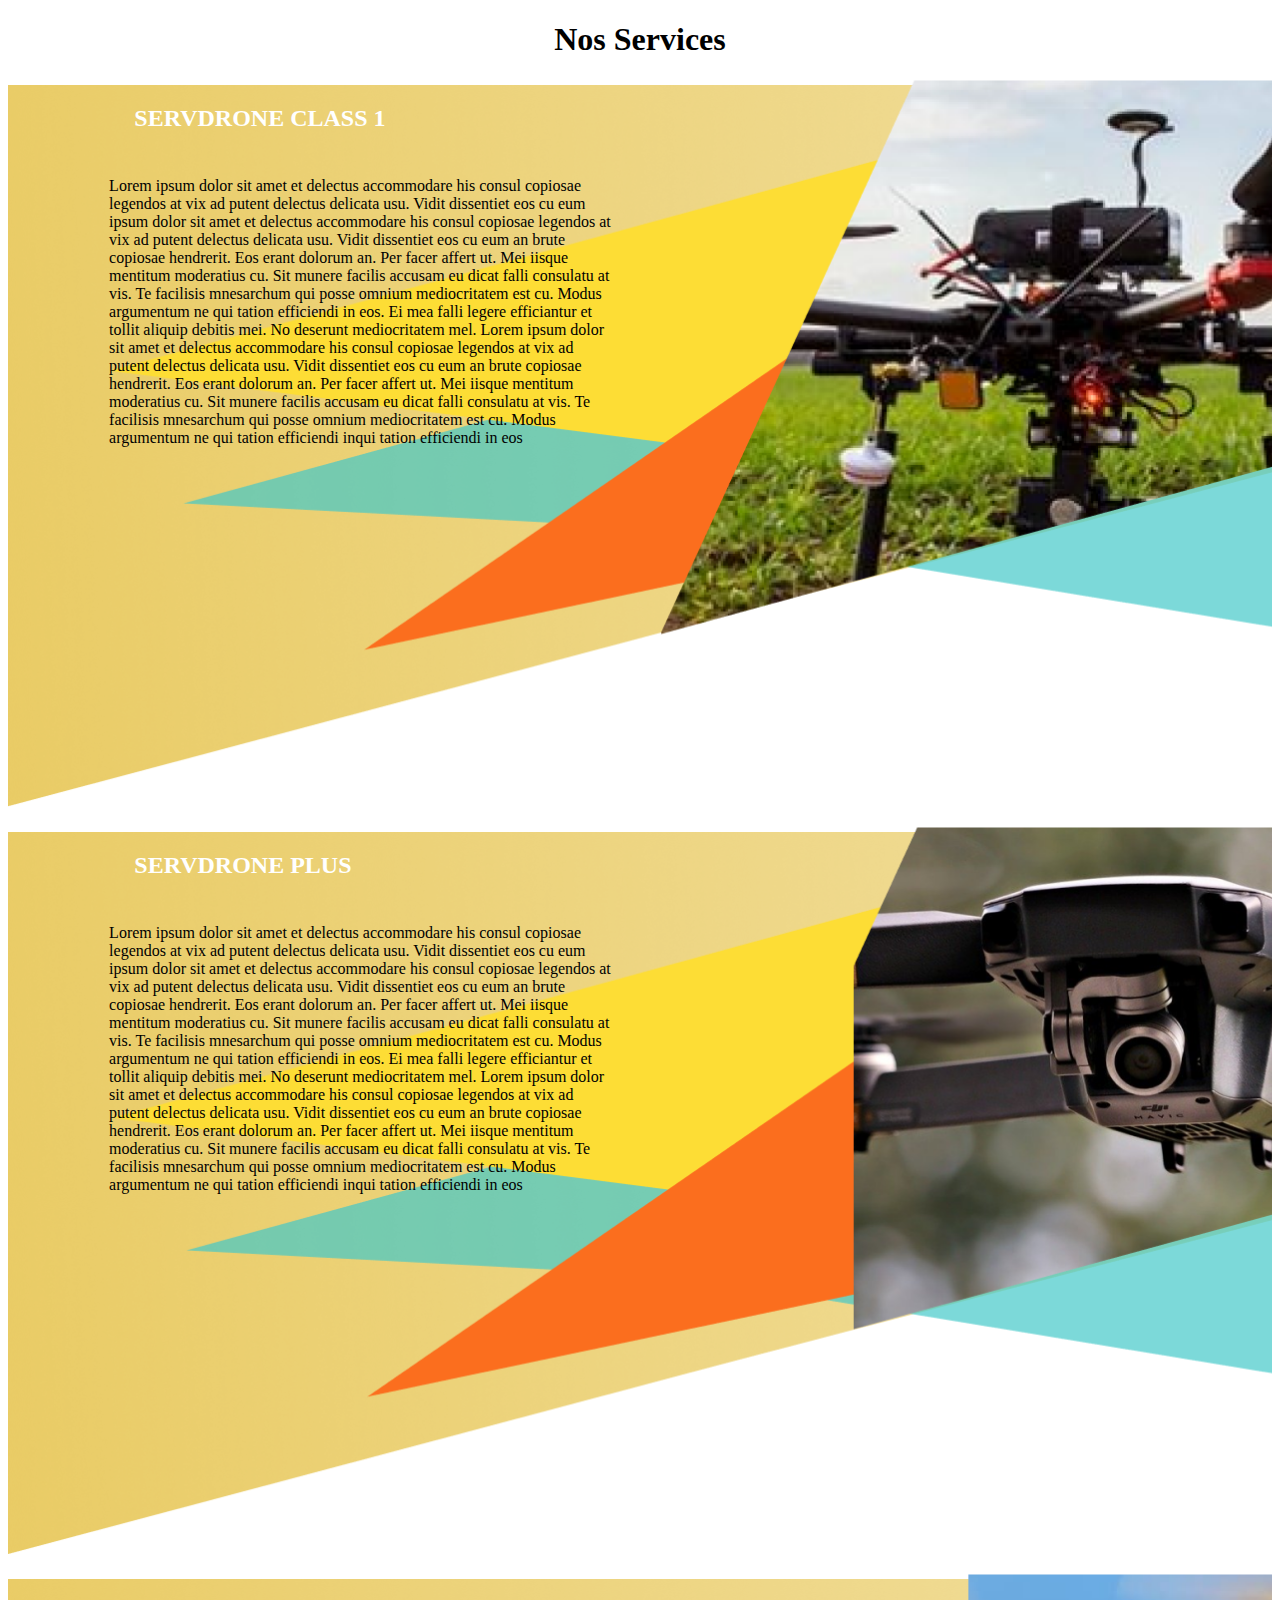
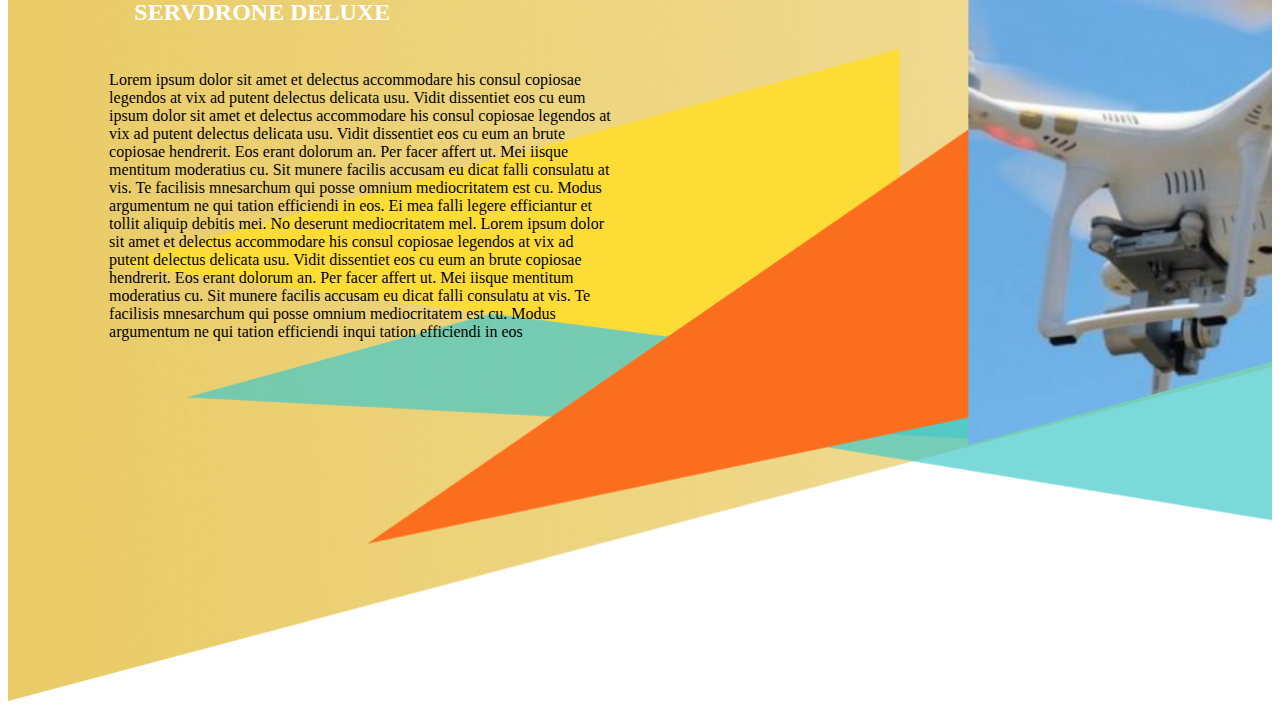
==== catalogue.html @ 1ba24b62 "initial commit" ====
<!DOCTYPE html>
<html lang="fr">
<head>
    <meta charset="UTF-8">
    <meta name="viewport" content="width=device-width, initial-scale=1.0">
    <link rel="stylesheet" href="style.css">
    <link rel="stylesheet" href="catalogue.css">
    <title>Notre Catalogue</title>
</head>
<body>
    <h1>Nos Services</h1>
    <div class="line1">
    <div class="linetext">
        <h2>SERVDRONE CLASS 1</h2>
        <p>Lorem ipsum dolor sit amet et delectus accommodare his consul
        copiosae legendos at vix ad putent delectus delicata usu.
        Vidit dissentiet eos cu eum ipsum dolor sit amet et
        delectus accommodare his consul copiosae legendos at vix
        ad putent delectus delicata usu. Vidit dissentiet eos cu
        eum an brute copiosae hendrerit. Eos erant dolorum an.
        Per facer affert ut. Mei iisque mentitum moderatius cu.
        Sit munere facilis accusam eu dicat falli consulatu at
        vis. Te facilisis mnesarchum qui posse omnium mediocritatem
        est cu. Modus argumentum ne qui tation efficiendi in eos.
        Ei mea falli legere efficiantur et tollit aliquip debitis
        mei. No deserunt mediocritatem mel. Lorem ipsum dolor sit amet et
         delectus accommodare his consul copiosae legendos at vix ad putent delectus delicata usu. Vidit
            dissentiet eos cu eum an brute copiosae hendrerit. Eos erant dolorum an. Per facer affert ut. Mei iisque mentitum moderatius cu. Sit munere facilis accusam eu dicat falli consulatu at vis. Te facilisis mnesarchum qui posse omnium mediocritatem est cu. Modus argumentum ne qui tation efficiendi inqui tation efficiendi in eos</p>
    </div> </div>
    <div class="line2">
    <div class="linetext">
        <h2>SERVDRONE PLUS</h2>
        <p>Lorem ipsum dolor sit amet et delectus accommodare his consul copiosae legendos at vix ad putent delectus delicata usu. Vidit dissentiet eos cu eum
            ipsum dolor sit amet et delectus accommodare his consul copiosae legendos at vix ad putent delectus delicata usu. Vidit dissentiet eos cu eum an brute copiosae hendrerit. Eos erant dolorum an. Per facer affert ut. Mei iisque mentitum moderatius cu. Sit munere facilis accusam eu dicat falli consulatu at vis. Te facilisis mnesarchum qui posse omnium mediocritatem est cu. Modus argumentum ne qui tation efficiendi in eos. Ei mea falli legere efficiantur et tollit aliquip debitis mei. No deserunt mediocritatem mel. Lorem ipsum dolor sit amet et delectus accommodare his consul copiosae legendos at vix ad putent delectus delicata usu. Vidit
            dissentiet eos cu eum an brute copiosae hendrerit. Eos erant dolorum an. Per facer affert ut. Mei iisque mentitum moderatius cu. Sit munere facilis accusam eu dicat falli consulatu at vis. Te facilisis mnesarchum qui posse omnium mediocritatem est cu. Modus argumentum ne qui tation efficiendi inqui tation efficiendi in eos</p>
    </div> </div>
    <div class="line3">
    <div class="linetext">
        <h2>SERVDRONE DELUXE</h2>
        <p>Lorem ipsum dolor sit amet et delectus accommodare his consul copiosae legendos at vix ad putent delectus delicata usu. Vidit dissentiet eos cu eum
            ipsum dolor sit amet et delectus accommodare his consul copiosae legendos at vix ad putent delectus delicata usu. Vidit dissentiet eos cu eum an brute copiosae hendrerit. Eos erant dolorum an. Per facer affert ut. Mei iisque mentitum moderatius cu. Sit munere facilis accusam eu dicat falli consulatu at vis. Te facilisis mnesarchum qui posse omnium mediocritatem est cu. Modus argumentum ne qui tation efficiendi in eos. Ei mea falli legere efficiantur et tollit aliquip debitis mei. No deserunt mediocritatem mel. Lorem ipsum dolor sit amet et delectus accommodare his consul copiosae legendos at vix ad putent delectus delicata usu. Vidit
            dissentiet eos cu eum an brute copiosae hendrerit. Eos erant dolorum an. Per facer affert ut. Mei iisque mentitum moderatius cu. Sit munere facilis accusam eu dicat falli consulatu at vis. Te facilisis mnesarchum qui posse omnium mediocritatem est cu. Modus argumentum ne qui tation efficiendi inqui tation efficiendi in eos</p>
    </div> </div> 

</body>
</html>
---- catalogue.css ----
h1{
    text-align: center;
}
h2{
    color: white;
    padding: 5%;
}
.linetext{
    width: 504px;
    font-size: 1em;
    margin-left: 8%;
}
.line1{
    background-image: url('images/catalogue-servdroneclass_gt.png');
    background-size: cover;
    height: 727px;
}
.line2{
    background-image: url('images/catalogue-servdroneplus_gt.png');
    background-size: cover;
    height: 727px;
}
.line3{
    background-image: url('images/catalogue-servedronedeluxe_gt.png');
    background-size: cover;
    height: 727px;
}
@media screen and (max-width:1000px){
    .line1{
        background-image: url('images/catalogue-servdroneclass_mg.png');
    }
    .line2{
        background-image: url('images/catalogue-servdroneplus_mg.png');
    }
    .line3{
        background-image: url('images/catalogue-servedronedeluxe_mg.png');
    }
}
@media screen and (max-width:768px){
    .line1{
        background-image: url('images/catalogue-servdroneclass_p.png');
    }
    .line2{
        background-image: url('images/catalogue-servdroneplus_p.png');
    }
    .line3{
        background-image: url('images/catalogue-servedronedeluxe_p.png');
    }
}
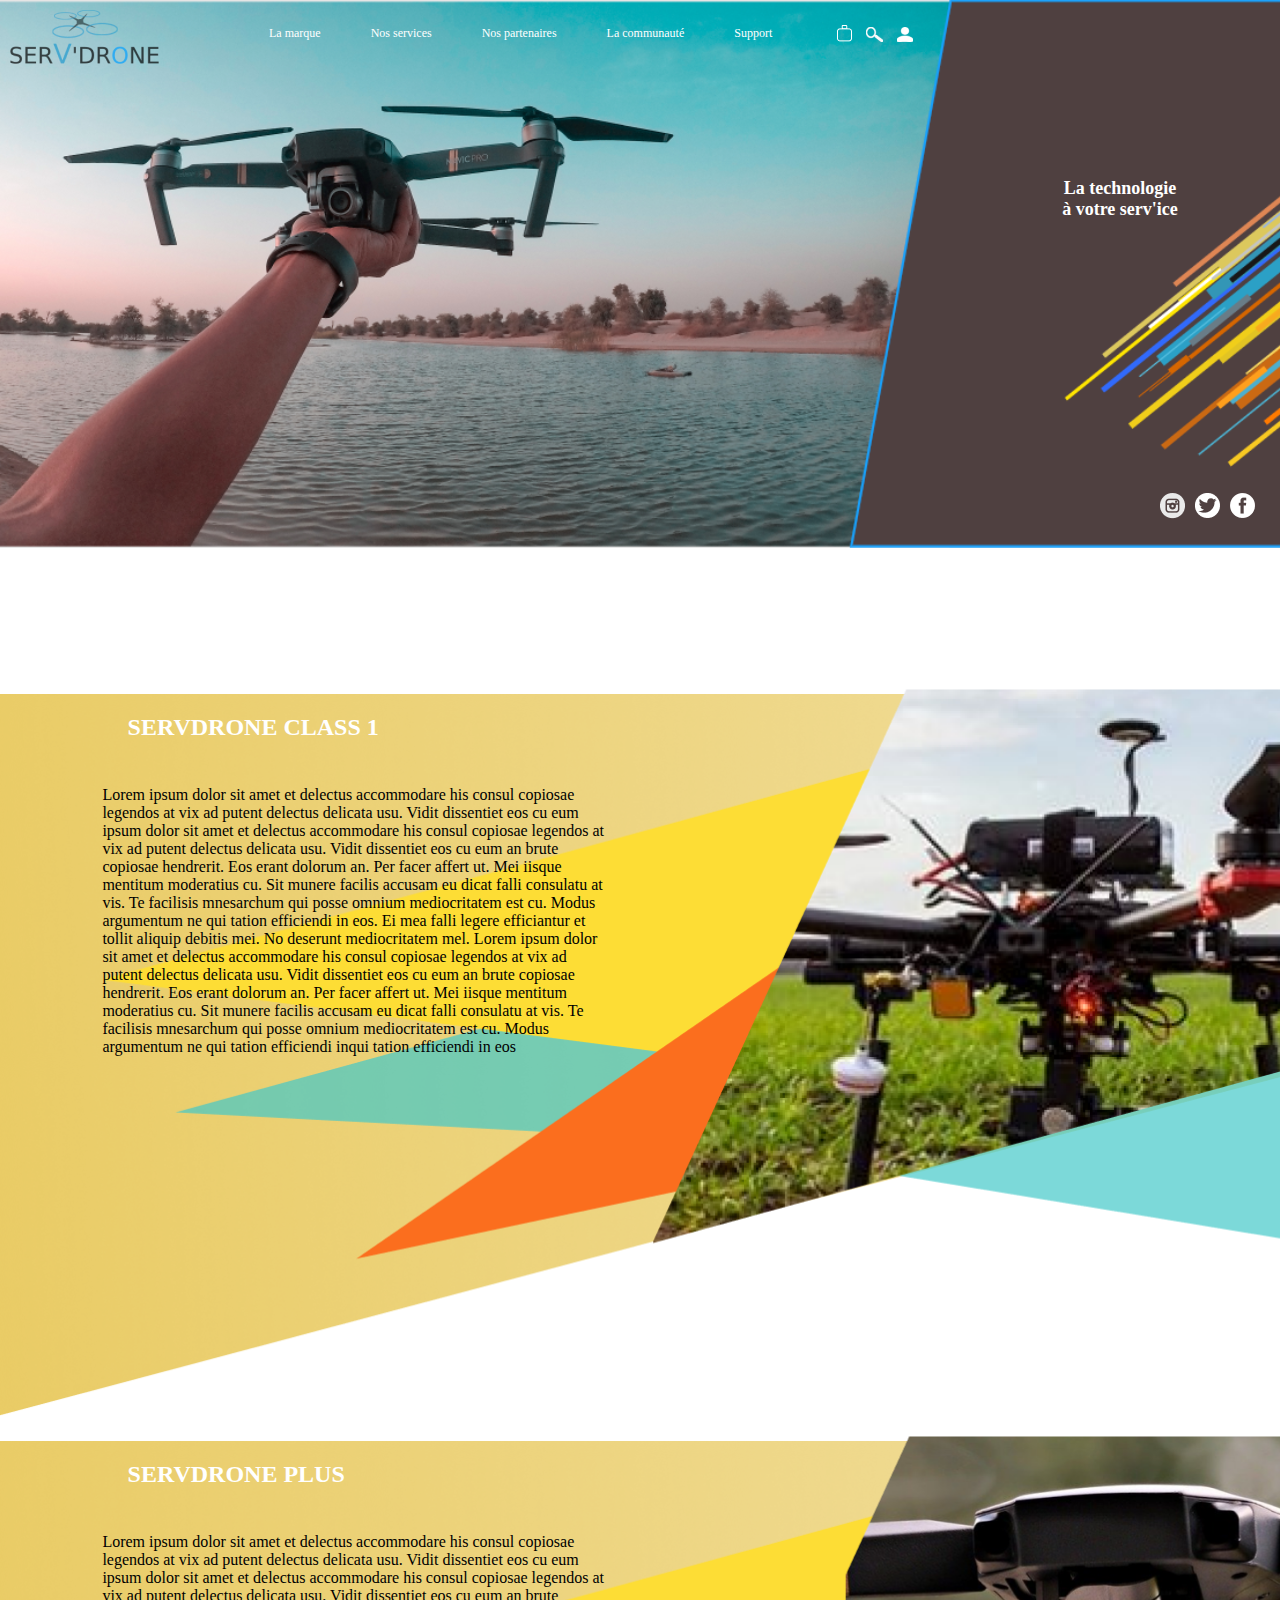
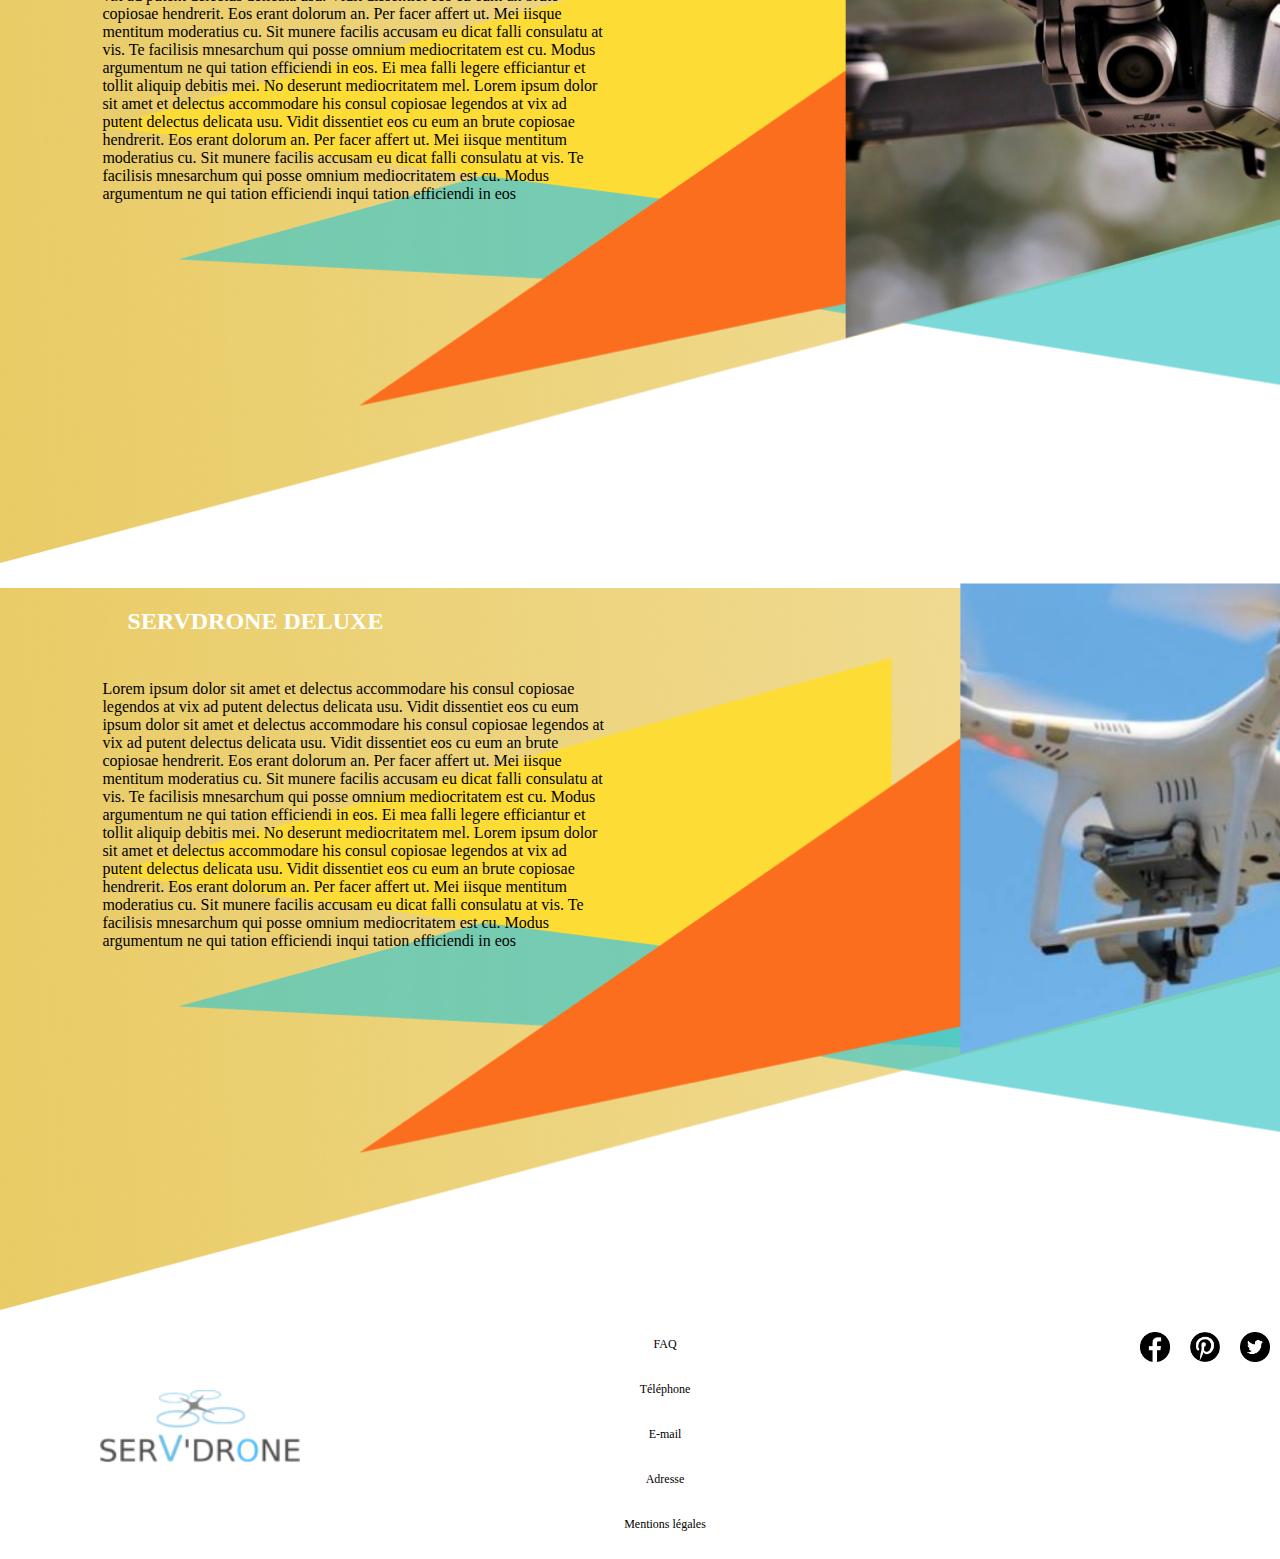
==== commit 38cdf7f0: "develop: add header/footer on all page and the links" ====
--- a/catalogue.html
+++ b/catalogue.html
@@ -8,6 +8,30 @@
     <title>Notre Catalogue</title>
 </head>
 <body>
+  <header>
+    <a href=""><img class="menu-burger" src="images/menu-burger 7.png" alt=""></a>
+    <nav>
+      <a href="homepage.html"><img src="images/logo-test 4.png" alt="logo-serV'Drone"></a>
+      <ul>
+        <li><a href="lamarque.html" title="">La marque</a></li>
+        <li><a href="product1.html" title="">Nos services</a></li>
+        <li><a href="partenaire.html" title="">Nos partenaires</a></li>
+        <li><a href="" title="">La communauté</a></li>
+        <li><a href="support.html" title="">Support</a></li>
+      </ul>
+      <div class="nav-parts-3">
+        <a href=""><img src="images/basket icon.png" alt=""></a>
+        <a href=""><img src="images/loupe 1.png" alt=""></a>
+        <a href=""><img src="images/logo-login 3.png" alt=""></a>
+      </div>
+    </nav>
+    <h1>La technologie<br> à votre serv'ice</h1>
+    <div class="networks">
+      <a href=""><img src="images/toppng 2.png" alt="logo"></a>
+      <a href=""><img src="images/PngItem_300643 3.png" alt="logo-twitter"></a>
+      <a href=""><img src="images/facebook-icon-png-white-12 2.png" alt="logo-facebook"></a>
+    </div>
+  </header>
     <h1>Nos Services</h1>
     <div class="line1">
     <div class="linetext">
@@ -41,6 +65,23 @@
             ipsum dolor sit amet et delectus accommodare his consul copiosae legendos at vix ad putent delectus delicata usu. Vidit dissentiet eos cu eum an brute copiosae hendrerit. Eos erant dolorum an. Per facer affert ut. Mei iisque mentitum moderatius cu. Sit munere facilis accusam eu dicat falli consulatu at vis. Te facilisis mnesarchum qui posse omnium mediocritatem est cu. Modus argumentum ne qui tation efficiendi in eos. Ei mea falli legere efficiantur et tollit aliquip debitis mei. No deserunt mediocritatem mel. Lorem ipsum dolor sit amet et delectus accommodare his consul copiosae legendos at vix ad putent delectus delicata usu. Vidit
             dissentiet eos cu eum an brute copiosae hendrerit. Eos erant dolorum an. Per facer affert ut. Mei iisque mentitum moderatius cu. Sit munere facilis accusam eu dicat falli consulatu at vis. Te facilisis mnesarchum qui posse omnium mediocritatem est cu. Modus argumentum ne qui tation efficiendi inqui tation efficiendi in eos</p>
     </div> </div> 
+    <footer>
+        <div class="logo">
+          <img class="logo-footer" src="images/logo-test 4.png" alt="logo-serV'Drone">
+        </div>
+        <ul class="list-link">
+          <li><a href="" title="">FAQ</a></li>
+          <li><a href="" title="">Téléphone</a></li>
+          <li><a href="" title="">E-mail</a></li>
+          <li><a href="" title="">Adresse</a></li>
+          <li><a href="" title="">Mentions légales</a></li>
+        </ul>
+        <ul class="list-link1">
+          <li><a href="" title=""><img src="images/facebook.png" alt=""></a></li>
+          <li><a href="" title=""><img src="images/pinterest.png" alt=""></a></li>
+          <li><a href="" title=""><img src="images/twitter.png" alt=""></a></li>
+        </ul>
+      </footer>
 
 </body>
 </html>--- a/catalogue.css
+++ b/catalogue.css
@@ -1,3 +1,154 @@
+/*global*/
+body {
+    margin: 0;
+    padding: 0;
+  }
+  a {
+    color: inherit;
+    text-decoration: none;
+  }
+  li {
+    list-style-type: none;
+  }
+  h1 {
+    color: #ffffff;
+    margin-left: 75%;
+    margin-top: 100px;
+    font-size: 18px;
+  }
+  /*Header*/
+  header {
+    background-image: url(images/header.PNG);
+    background-size: cover;
+    background-position: center;
+    display: flex;
+    flex-direction: column;
+  }
+  nav {
+    display: flex;
+    margin: 10px;
+  }
+  ul {
+    display: flex;
+    margin-left: 70px;
+  }
+  nav ul li {
+    margin-right: 50px;
+    color: #ffffff;
+    font-size: 12px;
+  }
+  nav ul li a:hover {
+    color: rgb(238, 124, 42);
+    font-weight: bold;
+  }
+  nav input {
+    width: 120px;
+    margin-right: 50px;
+    margin-left: 25px;
+  }
+  .nav-parts-3 {
+    margin: 10px;
+  }
+  .nav-parts-3 img {
+    margin: 5px;
+  }
+  .networks {
+    display: flex;
+    justify-content: flex-end;
+    margin-top: 20%;
+    margin-right: 20px;
+    margin-bottom: 20px;
+  }
+  .networks img {
+    padding: 5px;
+  }
+  .menu-burger {
+    display: none;
+  }
+  /*footer*/
+  footer {
+    display: flex;
+    justify-content: space-between;
+    font-size: 12px;
+  }
+  .logo-footer {
+    width: 200px;
+    margin-top: 80px;
+    padding-left: 100px;
+    justify-content: center;
+  }
+  .list-link li {
+    margin: 15px;
+  }
+  .list-link {
+    display: flex;
+    flex-direction: column;
+    justify-content: center;
+    text-align: center;
+    padding-right: 100px;
+  }
+  .list-link1 {
+    display: flex;
+    margin-bottom: 100px;
+    justify-content: center;
+  }
+  .list-link1 img {
+    margin: 10px;
+    width: 30px;
+  }
+  @media screen and (max-width: 1030px){
+    h1 {
+      font-size: 13px;
+    }
+    nav ul,
+    nav div {
+      display: none;
+      position: absolute;
+    }
+    .menu-burger {
+      display: block;
+      width: 30px;
+      position: absolute;
+      top: 20px;
+      left: 90%;
+    }
+    header {
+      background-image: url(images/main\ banner.png);
+      background-size: cover;
+      background-position: center;
+    }
+    footer {
+      display: flex;
+      flex-direction: column;
+      justify-content: center;
+      font-size: 12px;
+    }
+    footer .logo {
+      display: flex;
+      justify-content: center;
+      margin-right: 90px;
+    }
+    .list-link1 {
+      margin-right: 100px;
+    }
+  }
+  @font-face {
+    font-family: "Montserrat";
+    font-style: normal;
+    font-weight: 400;
+    src: local("Montserrat Regular"), local("Montserrat-Regular"),
+      url("font/montserrat-v15-latin-regular.woff2") format("woff2"),
+      url("font/montserrat-v15-latin-regular.woff") format("woff");
+  }
+  
+  @font-face {
+    font-family: "Montserrat";
+    font-style: normal;
+    font-weight: 900;
+    src: local("Montserrat Black"), local("Montserrat-Black"),
+      url("font/montserrat-v15-latin-900.woff2") format("woff2"),
+      url("font/montserrat-v15-latin-900.woff") format("woff");
+  }
 h1{
     text-align: center;
 }
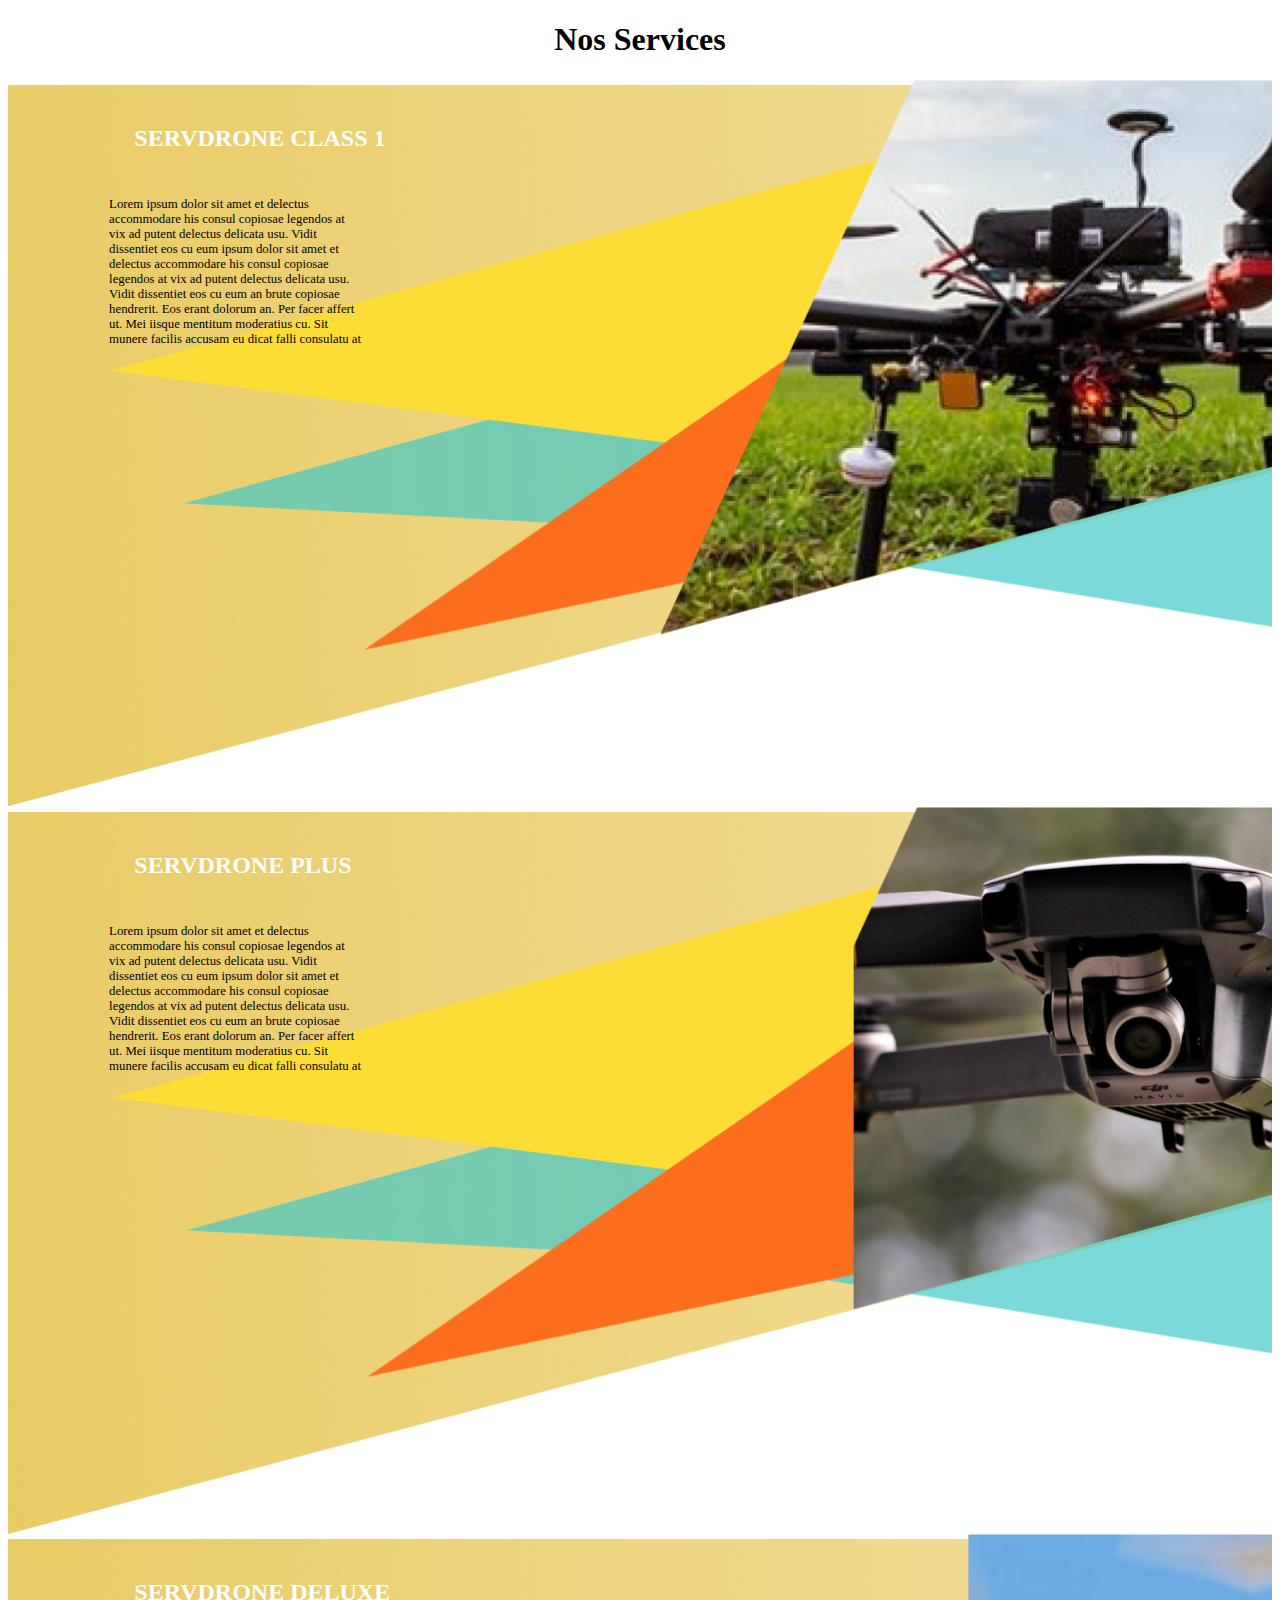
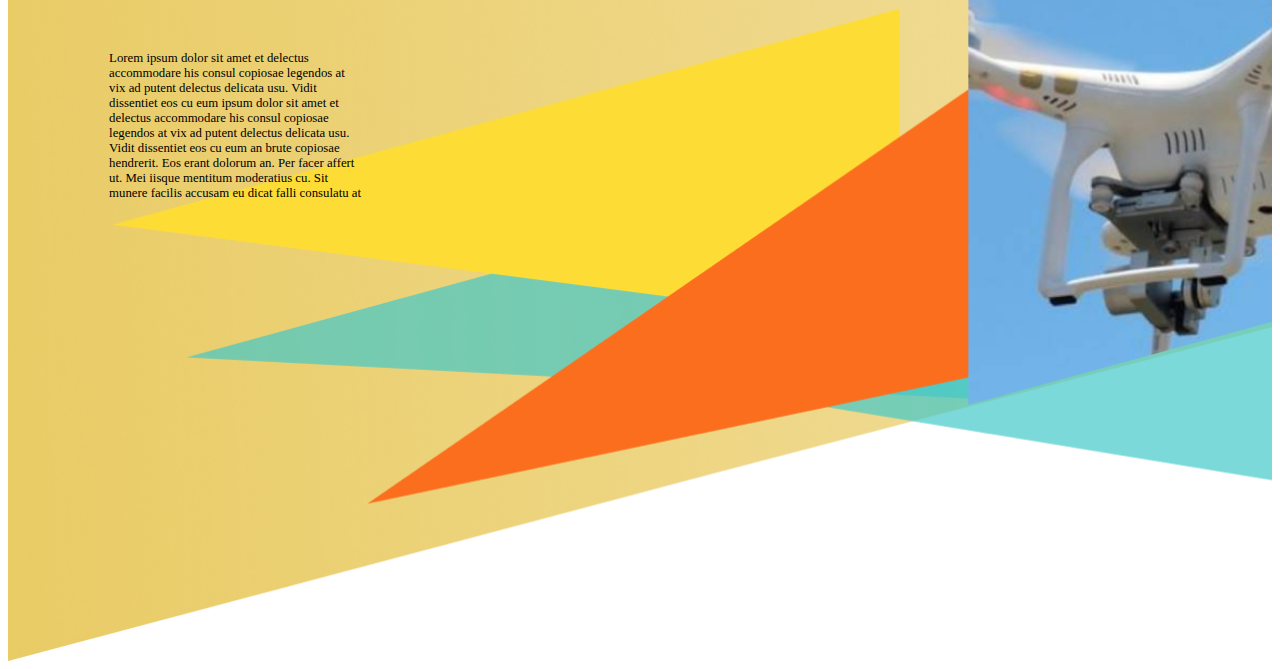
==== commit f15556a3: "end of mobile version" ====
--- a/catalogue.html
+++ b/catalogue.html
@@ -8,80 +8,24 @@
     <title>Notre Catalogue</title>
 </head>
 <body>
-  <header>
-    <a href=""><img class="menu-burger" src="images/menu-burger 7.png" alt=""></a>
-    <nav>
-      <a href="homepage.html"><img src="images/logo-test 4.png" alt="logo-serV'Drone"></a>
-      <ul>
-        <li><a href="lamarque.html" title="">La marque</a></li>
-        <li><a href="product1.html" title="">Nos services</a></li>
-        <li><a href="partenaire.html" title="">Nos partenaires</a></li>
-        <li><a href="" title="">La communauté</a></li>
-        <li><a href="support.html" title="">Support</a></li>
-      </ul>
-      <div class="nav-parts-3">
-        <a href=""><img src="images/basket icon.png" alt=""></a>
-        <a href=""><img src="images/loupe 1.png" alt=""></a>
-        <a href=""><img src="images/logo-login 3.png" alt=""></a>
-      </div>
-    </nav>
-    <h1>La technologie<br> à votre serv'ice</h1>
-    <div class="networks">
-      <a href=""><img src="images/toppng 2.png" alt="logo"></a>
-      <a href=""><img src="images/PngItem_300643 3.png" alt="logo-twitter"></a>
-      <a href=""><img src="images/facebook-icon-png-white-12 2.png" alt="logo-facebook"></a>
-    </div>
-  </header>
     <h1>Nos Services</h1>
     <div class="line1">
     <div class="linetext">
         <h2>SERVDRONE CLASS 1</h2>
-        <p>Lorem ipsum dolor sit amet et delectus accommodare his consul
-        copiosae legendos at vix ad putent delectus delicata usu.
-        Vidit dissentiet eos cu eum ipsum dolor sit amet et
-        delectus accommodare his consul copiosae legendos at vix
-        ad putent delectus delicata usu. Vidit dissentiet eos cu
-        eum an brute copiosae hendrerit. Eos erant dolorum an.
-        Per facer affert ut. Mei iisque mentitum moderatius cu.
-        Sit munere facilis accusam eu dicat falli consulatu at
-        vis. Te facilisis mnesarchum qui posse omnium mediocritatem
-        est cu. Modus argumentum ne qui tation efficiendi in eos.
-        Ei mea falli legere efficiantur et tollit aliquip debitis
-        mei. No deserunt mediocritatem mel. Lorem ipsum dolor sit amet et
-         delectus accommodare his consul copiosae legendos at vix ad putent delectus delicata usu. Vidit
-            dissentiet eos cu eum an brute copiosae hendrerit. Eos erant dolorum an. Per facer affert ut. Mei iisque mentitum moderatius cu. Sit munere facilis accusam eu dicat falli consulatu at vis. Te facilisis mnesarchum qui posse omnium mediocritatem est cu. Modus argumentum ne qui tation efficiendi inqui tation efficiendi in eos</p>
+        <p class="class1description">Lorem ipsum dolor sit amet et delectus accommodare his consul copiosae legendos at vix ad putent delectus delicata usu. Vidit dissentiet eos cu eum
+            ipsum dolor sit amet et delectus accommodare his consul copiosae legendos at vix ad putent delectus delicata usu. Vidit dissentiet eos cu eum an brute copiosae hendrerit. Eos erant dolorum an. Per facer affert ut. Mei iisque mentitum moderatius cu. Sit munere facilis accusam eu dicat falli consulatu at </p>
     </div> </div>
     <div class="line2">
     <div class="linetext">
         <h2>SERVDRONE PLUS</h2>
-        <p>Lorem ipsum dolor sit amet et delectus accommodare his consul copiosae legendos at vix ad putent delectus delicata usu. Vidit dissentiet eos cu eum
-            ipsum dolor sit amet et delectus accommodare his consul copiosae legendos at vix ad putent delectus delicata usu. Vidit dissentiet eos cu eum an brute copiosae hendrerit. Eos erant dolorum an. Per facer affert ut. Mei iisque mentitum moderatius cu. Sit munere facilis accusam eu dicat falli consulatu at vis. Te facilisis mnesarchum qui posse omnium mediocritatem est cu. Modus argumentum ne qui tation efficiendi in eos. Ei mea falli legere efficiantur et tollit aliquip debitis mei. No deserunt mediocritatem mel. Lorem ipsum dolor sit amet et delectus accommodare his consul copiosae legendos at vix ad putent delectus delicata usu. Vidit
-            dissentiet eos cu eum an brute copiosae hendrerit. Eos erant dolorum an. Per facer affert ut. Mei iisque mentitum moderatius cu. Sit munere facilis accusam eu dicat falli consulatu at vis. Te facilisis mnesarchum qui posse omnium mediocritatem est cu. Modus argumentum ne qui tation efficiendi inqui tation efficiendi in eos</p>
+        <p class="plusdescription">Lorem ipsum dolor sit amet et delectus accommodare his consul copiosae legendos at vix ad putent delectus delicata usu. Vidit dissentiet eos cu eum
+            ipsum dolor sit amet et delectus accommodare his consul copiosae legendos at vix ad putent delectus delicata usu. Vidit dissentiet eos cu eum an brute copiosae hendrerit. Eos erant dolorum an. Per facer affert ut. Mei iisque mentitum moderatius cu. Sit munere facilis accusam eu dicat falli consulatu at </p>
     </div> </div>
     <div class="line3">
     <div class="linetext">
         <h2>SERVDRONE DELUXE</h2>
-        <p>Lorem ipsum dolor sit amet et delectus accommodare his consul copiosae legendos at vix ad putent delectus delicata usu. Vidit dissentiet eos cu eum
-            ipsum dolor sit amet et delectus accommodare his consul copiosae legendos at vix ad putent delectus delicata usu. Vidit dissentiet eos cu eum an brute copiosae hendrerit. Eos erant dolorum an. Per facer affert ut. Mei iisque mentitum moderatius cu. Sit munere facilis accusam eu dicat falli consulatu at vis. Te facilisis mnesarchum qui posse omnium mediocritatem est cu. Modus argumentum ne qui tation efficiendi in eos. Ei mea falli legere efficiantur et tollit aliquip debitis mei. No deserunt mediocritatem mel. Lorem ipsum dolor sit amet et delectus accommodare his consul copiosae legendos at vix ad putent delectus delicata usu. Vidit
-            dissentiet eos cu eum an brute copiosae hendrerit. Eos erant dolorum an. Per facer affert ut. Mei iisque mentitum moderatius cu. Sit munere facilis accusam eu dicat falli consulatu at vis. Te facilisis mnesarchum qui posse omnium mediocritatem est cu. Modus argumentum ne qui tation efficiendi inqui tation efficiendi in eos</p>
+        <p class="deluxedescription">Lorem ipsum dolor sit amet et delectus accommodare his consul copiosae legendos at vix ad putent delectus delicata usu. Vidit dissentiet eos cu eum
+            ipsum dolor sit amet et delectus accommodare his consul copiosae legendos at vix ad putent delectus delicata usu. Vidit dissentiet eos cu eum an brute copiosae hendrerit. Eos erant dolorum an. Per facer affert ut. Mei iisque mentitum moderatius cu. Sit munere facilis accusam eu dicat falli consulatu at </p>
     </div> </div> 
-    <footer>
-        <div class="logo">
-          <img class="logo-footer" src="images/logo-test 4.png" alt="logo-serV'Drone">
-        </div>
-        <ul class="list-link">
-          <li><a href="" title="">FAQ</a></li>
-          <li><a href="" title="">Téléphone</a></li>
-          <li><a href="" title="">E-mail</a></li>
-          <li><a href="" title="">Adresse</a></li>
-          <li><a href="" title="">Mentions légales</a></li>
-        </ul>
-        <ul class="list-link1">
-          <li><a href="" title=""><img src="images/facebook.png" alt=""></a></li>
-          <li><a href="" title=""><img src="images/pinterest.png" alt=""></a></li>
-          <li><a href="" title=""><img src="images/twitter.png" alt=""></a></li>
-        </ul>
-      </footer>
-
 </body>
 </html>--- a/catalogue.css
+++ b/catalogue.css
@@ -1,154 +1,3 @@
-/*global*/
-body {
-    margin: 0;
-    padding: 0;
-  }
-  a {
-    color: inherit;
-    text-decoration: none;
-  }
-  li {
-    list-style-type: none;
-  }
-  h1 {
-    color: #ffffff;
-    margin-left: 75%;
-    margin-top: 100px;
-    font-size: 18px;
-  }
-  /*Header*/
-  header {
-    background-image: url(images/header.PNG);
-    background-size: cover;
-    background-position: center;
-    display: flex;
-    flex-direction: column;
-  }
-  nav {
-    display: flex;
-    margin: 10px;
-  }
-  ul {
-    display: flex;
-    margin-left: 70px;
-  }
-  nav ul li {
-    margin-right: 50px;
-    color: #ffffff;
-    font-size: 12px;
-  }
-  nav ul li a:hover {
-    color: rgb(238, 124, 42);
-    font-weight: bold;
-  }
-  nav input {
-    width: 120px;
-    margin-right: 50px;
-    margin-left: 25px;
-  }
-  .nav-parts-3 {
-    margin: 10px;
-  }
-  .nav-parts-3 img {
-    margin: 5px;
-  }
-  .networks {
-    display: flex;
-    justify-content: flex-end;
-    margin-top: 20%;
-    margin-right: 20px;
-    margin-bottom: 20px;
-  }
-  .networks img {
-    padding: 5px;
-  }
-  .menu-burger {
-    display: none;
-  }
-  /*footer*/
-  footer {
-    display: flex;
-    justify-content: space-between;
-    font-size: 12px;
-  }
-  .logo-footer {
-    width: 200px;
-    margin-top: 80px;
-    padding-left: 100px;
-    justify-content: center;
-  }
-  .list-link li {
-    margin: 15px;
-  }
-  .list-link {
-    display: flex;
-    flex-direction: column;
-    justify-content: center;
-    text-align: center;
-    padding-right: 100px;
-  }
-  .list-link1 {
-    display: flex;
-    margin-bottom: 100px;
-    justify-content: center;
-  }
-  .list-link1 img {
-    margin: 10px;
-    width: 30px;
-  }
-  @media screen and (max-width: 1030px){
-    h1 {
-      font-size: 13px;
-    }
-    nav ul,
-    nav div {
-      display: none;
-      position: absolute;
-    }
-    .menu-burger {
-      display: block;
-      width: 30px;
-      position: absolute;
-      top: 20px;
-      left: 90%;
-    }
-    header {
-      background-image: url(images/main\ banner.png);
-      background-size: cover;
-      background-position: center;
-    }
-    footer {
-      display: flex;
-      flex-direction: column;
-      justify-content: center;
-      font-size: 12px;
-    }
-    footer .logo {
-      display: flex;
-      justify-content: center;
-      margin-right: 90px;
-    }
-    .list-link1 {
-      margin-right: 100px;
-    }
-  }
-  @font-face {
-    font-family: "Montserrat";
-    font-style: normal;
-    font-weight: 400;
-    src: local("Montserrat Regular"), local("Montserrat-Regular"),
-      url("font/montserrat-v15-latin-regular.woff2") format("woff2"),
-      url("font/montserrat-v15-latin-regular.woff") format("woff");
-  }
-  
-  @font-face {
-    font-family: "Montserrat";
-    font-style: normal;
-    font-weight: 900;
-    src: local("Montserrat Black"), local("Montserrat-Black"),
-      url("font/montserrat-v15-latin-900.woff2") format("woff2"),
-      url("font/montserrat-v15-latin-900.woff") format("woff");
-  }
 h1{
     text-align: center;
 }
@@ -162,39 +11,102 @@
     margin-left: 8%;
 }
 .line1{
+
     background-image: url('images/catalogue-servdroneclass_gt.png');
     background-size: cover;
+    background-repeat: no-repeat;
+    display: flex;
+    width: 100%;
     height: 727px;
+}
+.line1 p {
+    width: 50%;
+    font-size: 0.8em;
 }
 .line2{
     background-image: url('images/catalogue-servdroneplus_gt.png');
     background-size: cover;
+    background-repeat: no-repeat;
+    display: flex;
+    width: 100%;
     height: 727px;
+}
+.line2 p {
+    width: 50%;
+    font-size: 0.8em;
 }
 .line3{
     background-image: url('images/catalogue-servedronedeluxe_gt.png');
     background-size: cover;
+    background-repeat: no-repeat;
+    display: flex;
+    width: 100%;
     height: 727px;
 }
+.line3 p {
+    width: 50%;
+    font-size: 0.8em;
+}
 @media screen and (max-width:1000px){
+
     .line1{
-        background-image: url('images/catalogue-servdroneclass_mg.png');
+       background-size: 100%;
     }
     .line2{
-        background-image: url('images/catalogue-servdroneplus_mg.png');
+        background-size: 100%;
+        position: relative;
+        bottom: 220px;}
+    .line3{
+        background-size: 100%;
+        position: relative;
+        bottom: 400px;    }
+}
+@media screen and (max-width:750px){
+    .line1{
+       background-image: url('images/ServDrone-class-1.png');
+       background-size: 100%;
+       height: calc(100%/1.8);
+       margin-bottom: 0%;
+    }
+    .class1description {
+        margin-left: 15%;
+        visibility: hidden;
+    }
+    :hover
+     .class1description{
+        width: 65%; 
+        background-color:rgba(204, 188, 118,0.6);
+         visibility: visible;
+    }
+    .line2{
+        background-image: url('images/ServDrone-Plus.png');
+        background-size: 100%;
+        height: calc(100%/1.8);
+        margin-bottom: 230px;
+    }
+     .plusdescription {
+         margin-left: 15%;
+         visibility: hidden;
+    }
+         :hover
+      .plusdescription {
+        width: 65%; 
+        background-color:rgba(204, 188, 118,0.6);
+         visibility: visible;
     }
     .line3{
-        background-image: url('images/catalogue-servedronedeluxe_mg.png');
+        background-image: url('images/ServDrone-Deluxe.png');
+        background-size: 100%;
+        height: calc(100%/1.8);
     }
-}
-@media screen and (max-width:768px){
-    .line1{
-        background-image: url('images/catalogue-servdroneclass_p.png');
+     .deluxedescription {
+         margin-left: 15%;
+         visibility: hidden;
     }
-    .line2{
-        background-image: url('images/catalogue-servdroneplus_p.png');
-    }
-    .line3{
-        background-image: url('images/catalogue-servedronedeluxe_p.png');
+         :hover
+    .deluxedescription  {
+        width: 65%; 
+        background-color:rgba(204, 188, 118,0.6);
+         visibility: visible;
     }
 }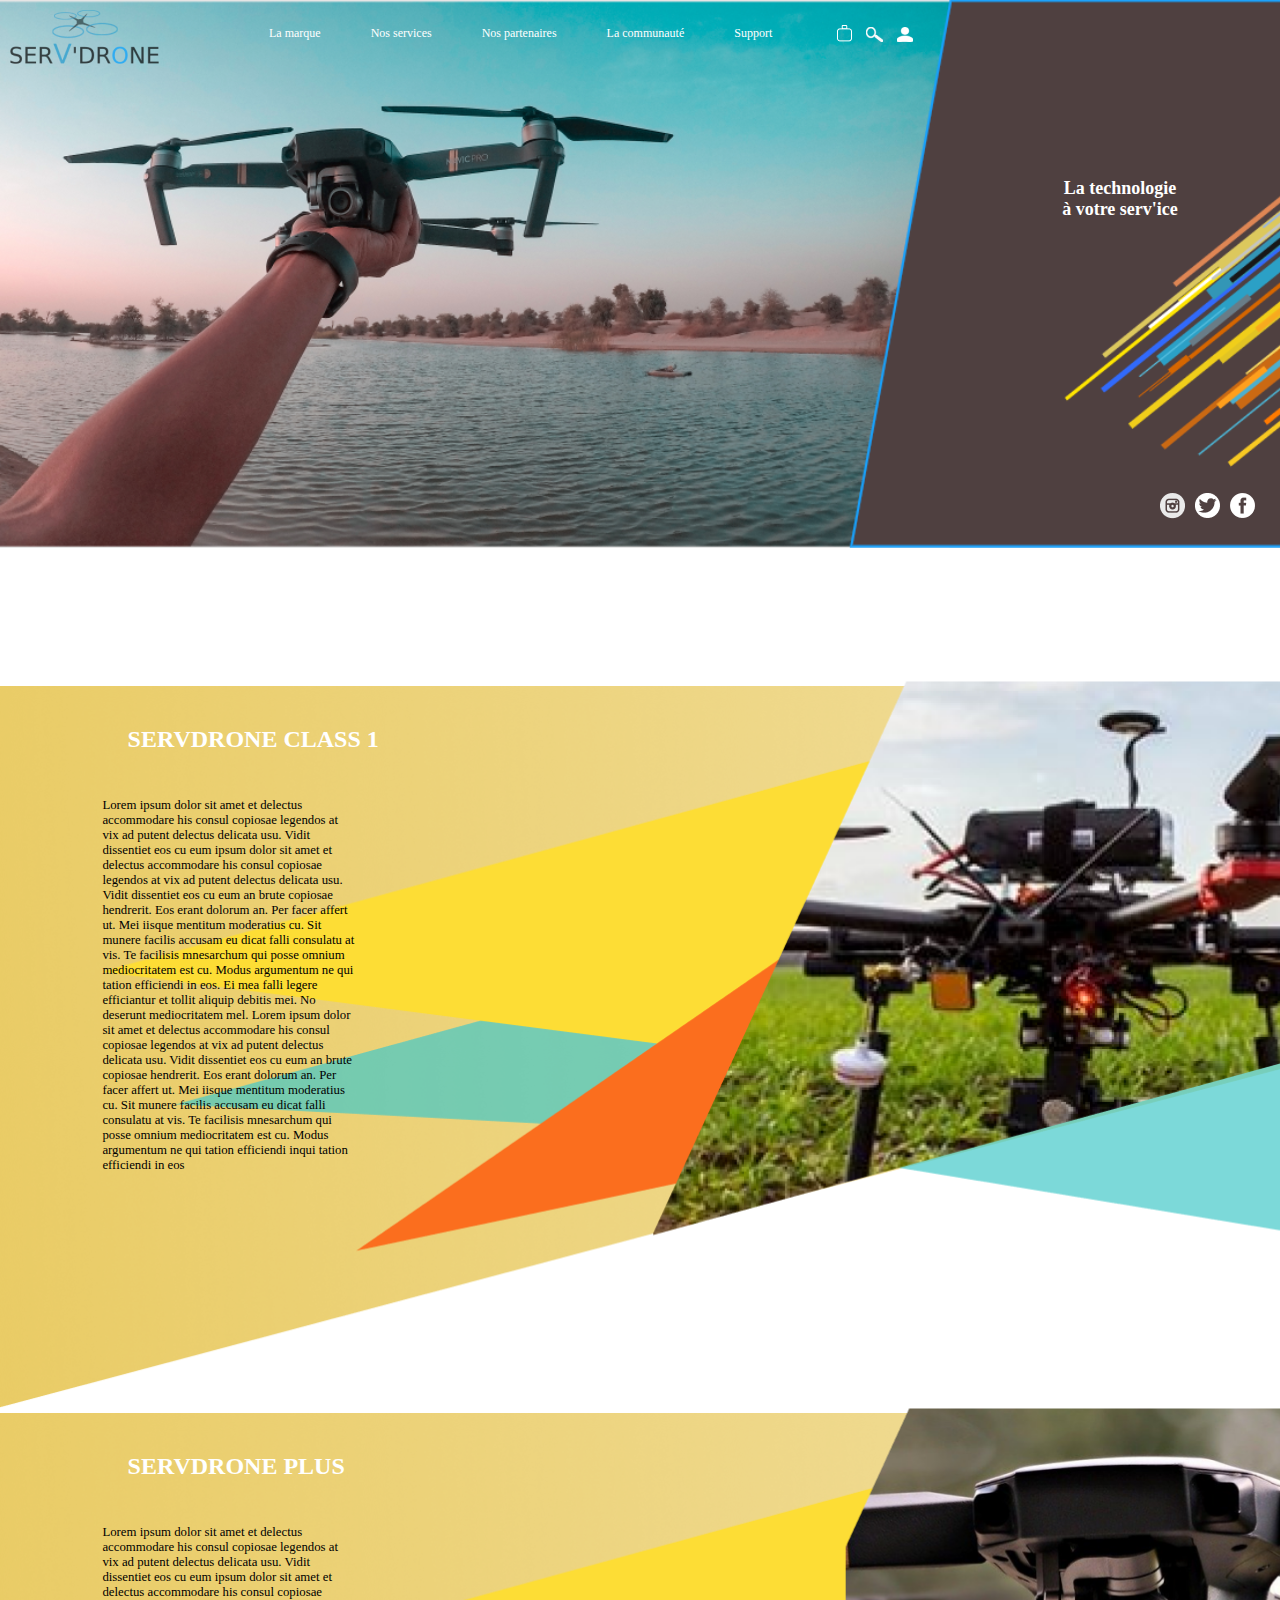
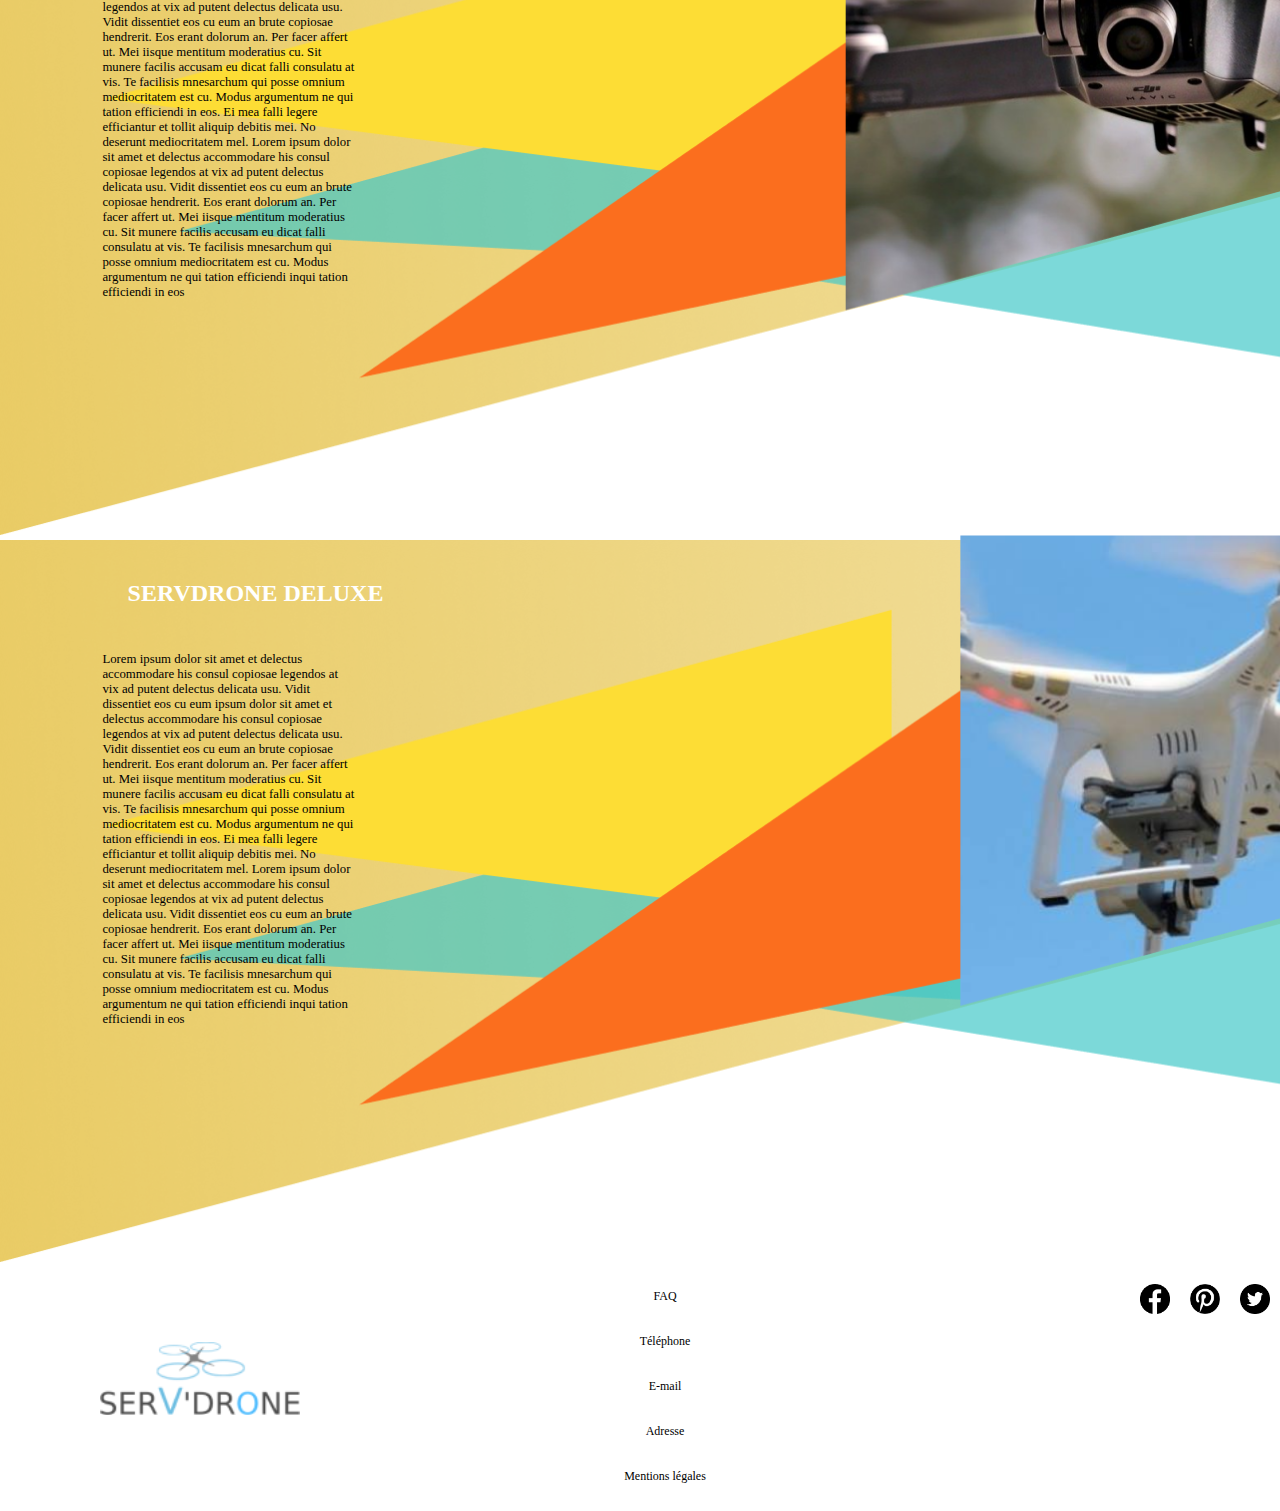
==== commit 8969d29b: "develop: add sub menus and menu burger" ====
--- a/catalogue.html
+++ b/catalogue.html
@@ -8,24 +8,99 @@
     <title>Notre Catalogue</title>
 </head>
 <body>
+  <header>
+    <nav>
+      <a href=""><img src="images/logo-test 4.png" alt="logo-serV'Drone"></a>
+      <ul class="menu-pc">
+        <li><a href="" title="">La marque</a></li>
+
+        <div class="nav-logos">
+        <li>Nos services
+          <ul>
+            <li><a href="product1.html">Serv’Drone class 1</a></li>
+            <li><a href="product2.html">Serv’Drone plus</a></li>
+            <li><a href="product3.html">Serv’Drone Deluxe</a></li>
+          </ul>
+        </li>
+      </div>
+        <li><a href="partenaire.html" title="">Nos partenaires</a></li>
+        <li><a href="" title="">La communauté</a></li>
+        <li><a href="support.html" title="">Support</a></li>
+      </ul>
+      <div class="nav-parts-3">
+        <a href=""><img src="images/basket icon.png" alt=""></a>
+        <a href=""><img src="images/loupe 1.png" alt=""></a>
+        <a href=""><img src="images/logo-login 3.png" alt=""></a>
+      </div>
+      <ul class="nav-burger">
+        <li><a href=""><img src="images/menu-burger 7.png" alt=""></a>
+          <ul>
+            <li><a href="lamarque.html" title="lamarque">La marque</a></li>
+            <li><a href="catalogue.html" title="">Nos services</a></li>
+            <li><a href="partenaire.html" title="">Nos partenaires</a></li>
+            <li><a href="" title="">La communauté</a></li>
+            <li><a href="support.html" title="">Support</a></li>
+          </ul>
+        </li>
+      </ul>
+    </nav>
+    <h1>La technologie<br> à votre serv'ice</h1>
+    <div class="networks">
+      <a href=""><img src="images/toppng 2.png" alt="logo"></a>
+      <a href=""><img src="images/PngItem_300643 3.png" alt="logo-twitter"></a>
+      <a href=""><img src="images/facebook-icon-png-white-12 2.png" alt="logo-facebook"></a>
+    </div>
+  </header>
     <h1>Nos Services</h1>
     <div class="line1">
     <div class="linetext">
         <h2>SERVDRONE CLASS 1</h2>
-        <p class="class1description">Lorem ipsum dolor sit amet et delectus accommodare his consul copiosae legendos at vix ad putent delectus delicata usu. Vidit dissentiet eos cu eum
-            ipsum dolor sit amet et delectus accommodare his consul copiosae legendos at vix ad putent delectus delicata usu. Vidit dissentiet eos cu eum an brute copiosae hendrerit. Eos erant dolorum an. Per facer affert ut. Mei iisque mentitum moderatius cu. Sit munere facilis accusam eu dicat falli consulatu at </p>
+        <p>Lorem ipsum dolor sit amet et delectus accommodare his consul
+        copiosae legendos at vix ad putent delectus delicata usu.
+        Vidit dissentiet eos cu eum ipsum dolor sit amet et
+        delectus accommodare his consul copiosae legendos at vix
+        ad putent delectus delicata usu. Vidit dissentiet eos cu
+        eum an brute copiosae hendrerit. Eos erant dolorum an.
+        Per facer affert ut. Mei iisque mentitum moderatius cu.
+        Sit munere facilis accusam eu dicat falli consulatu at
+        vis. Te facilisis mnesarchum qui posse omnium mediocritatem
+        est cu. Modus argumentum ne qui tation efficiendi in eos.
+        Ei mea falli legere efficiantur et tollit aliquip debitis
+        mei. No deserunt mediocritatem mel. Lorem ipsum dolor sit amet et
+         delectus accommodare his consul copiosae legendos at vix ad putent delectus delicata usu. Vidit
+            dissentiet eos cu eum an brute copiosae hendrerit. Eos erant dolorum an. Per facer affert ut. Mei iisque mentitum moderatius cu. Sit munere facilis accusam eu dicat falli consulatu at vis. Te facilisis mnesarchum qui posse omnium mediocritatem est cu. Modus argumentum ne qui tation efficiendi inqui tation efficiendi in eos</p>
     </div> </div>
     <div class="line2">
     <div class="linetext">
         <h2>SERVDRONE PLUS</h2>
-        <p class="plusdescription">Lorem ipsum dolor sit amet et delectus accommodare his consul copiosae legendos at vix ad putent delectus delicata usu. Vidit dissentiet eos cu eum
-            ipsum dolor sit amet et delectus accommodare his consul copiosae legendos at vix ad putent delectus delicata usu. Vidit dissentiet eos cu eum an brute copiosae hendrerit. Eos erant dolorum an. Per facer affert ut. Mei iisque mentitum moderatius cu. Sit munere facilis accusam eu dicat falli consulatu at </p>
+        <p>Lorem ipsum dolor sit amet et delectus accommodare his consul copiosae legendos at vix ad putent delectus delicata usu. Vidit dissentiet eos cu eum
+            ipsum dolor sit amet et delectus accommodare his consul copiosae legendos at vix ad putent delectus delicata usu. Vidit dissentiet eos cu eum an brute copiosae hendrerit. Eos erant dolorum an. Per facer affert ut. Mei iisque mentitum moderatius cu. Sit munere facilis accusam eu dicat falli consulatu at vis. Te facilisis mnesarchum qui posse omnium mediocritatem est cu. Modus argumentum ne qui tation efficiendi in eos. Ei mea falli legere efficiantur et tollit aliquip debitis mei. No deserunt mediocritatem mel. Lorem ipsum dolor sit amet et delectus accommodare his consul copiosae legendos at vix ad putent delectus delicata usu. Vidit
+            dissentiet eos cu eum an brute copiosae hendrerit. Eos erant dolorum an. Per facer affert ut. Mei iisque mentitum moderatius cu. Sit munere facilis accusam eu dicat falli consulatu at vis. Te facilisis mnesarchum qui posse omnium mediocritatem est cu. Modus argumentum ne qui tation efficiendi inqui tation efficiendi in eos</p>
     </div> </div>
     <div class="line3">
     <div class="linetext">
         <h2>SERVDRONE DELUXE</h2>
-        <p class="deluxedescription">Lorem ipsum dolor sit amet et delectus accommodare his consul copiosae legendos at vix ad putent delectus delicata usu. Vidit dissentiet eos cu eum
-            ipsum dolor sit amet et delectus accommodare his consul copiosae legendos at vix ad putent delectus delicata usu. Vidit dissentiet eos cu eum an brute copiosae hendrerit. Eos erant dolorum an. Per facer affert ut. Mei iisque mentitum moderatius cu. Sit munere facilis accusam eu dicat falli consulatu at </p>
+        <p>Lorem ipsum dolor sit amet et delectus accommodare his consul copiosae legendos at vix ad putent delectus delicata usu. Vidit dissentiet eos cu eum
+            ipsum dolor sit amet et delectus accommodare his consul copiosae legendos at vix ad putent delectus delicata usu. Vidit dissentiet eos cu eum an brute copiosae hendrerit. Eos erant dolorum an. Per facer affert ut. Mei iisque mentitum moderatius cu. Sit munere facilis accusam eu dicat falli consulatu at vis. Te facilisis mnesarchum qui posse omnium mediocritatem est cu. Modus argumentum ne qui tation efficiendi in eos. Ei mea falli legere efficiantur et tollit aliquip debitis mei. No deserunt mediocritatem mel. Lorem ipsum dolor sit amet et delectus accommodare his consul copiosae legendos at vix ad putent delectus delicata usu. Vidit
+            dissentiet eos cu eum an brute copiosae hendrerit. Eos erant dolorum an. Per facer affert ut. Mei iisque mentitum moderatius cu. Sit munere facilis accusam eu dicat falli consulatu at vis. Te facilisis mnesarchum qui posse omnium mediocritatem est cu. Modus argumentum ne qui tation efficiendi inqui tation efficiendi in eos</p>
     </div> </div> 
+    <footer>
+        <div class="logo">
+          <img class="logo-footer" src="images/logo-test 4.png" alt="logo-serV'Drone">
+        </div>
+        <ul class="list-link">
+          <li><a href="" title="">FAQ</a></li>
+          <li><a href="" title="">Téléphone</a></li>
+          <li><a href="" title="">E-mail</a></li>
+          <li><a href="" title="">Adresse</a></li>
+          <li><a href="" title="">Mentions légales</a></li>
+        </ul>
+        <ul class="list-link1">
+          <li><a href="" title=""><img src="images/facebook.png" alt=""></a></li>
+          <li><a href="" title=""><img src="images/pinterest.png" alt=""></a></li>
+          <li><a href="" title=""><img src="images/twitter.png" alt=""></a></li>
+        </ul>
+      </footer>
+
 </body>
 </html>--- a/style.css
+++ b/style.css
@@ -0,0 +1,231 @@
+/*global*/
+body {
+  margin: 0;
+  padding: 0;
+}
+a {
+  color: inherit;
+  text-decoration: none;
+}
+li {
+  list-style-type: none;
+}
+h1 {
+  color: #ffffff;
+  margin-left: 75%;
+  margin-top: 100px;
+  font-size: 18px;
+}
+/*Header*/
+header {
+  background-image: url(images/header.PNG);
+  background-size: cover;
+  background-position: center;
+  display: flex;
+  flex-direction: column;
+}
+nav {
+  display: flex;
+  margin: 10px;
+}
+ul {
+  display: flex;
+  margin-left: 70px;
+}
+nav ul li {
+  margin-right: 50px;
+  color: #ffffff;
+  font-size: 12px;
+}
+nav ul li a:hover {
+  color: rgb(238, 124, 42);
+  font-weight: bold;
+}
+nav input {
+  width: 120px;
+  margin-right: 50px;
+  margin-left: 25px;
+}
+.nav-parts-3 {
+  margin: 10px;
+}
+.nav-parts-3 img {
+  margin: 5px;
+}
+.networks {
+  display: flex;
+  justify-content: flex-end;
+  margin-top: 20%;
+  margin-right: 20px;
+  margin-bottom: 20px;
+}
+.networks img {
+  padding: 5px;
+}
+
+
+
+
+
+/*menu burger*/
+
+.nav-burger {
+  display: none;
+}
+
+.nav-logos {
+  
+  display: flex;
+}
+.nav-logos li {
+  list-style: none;
+}
+
+.nav-logos li a {
+ display:block;
+ width:130px;
+ color:white;
+ color: black;
+}
+
+.nav-logos li ul {
+  display:none;
+  }
+.nav-logos li ul li {
+  line-height: 40px;
+}
+.nav-logos li:hover ul {
+    display:block;
+    position: absolute;
+    top: 50px;
+    left: 255px;
+    background-color: #ffffffbd;
+    border-radius: 5px;
+    text-align: center;
+}
+  .nav-logos li ul {
+  position:absolute;
+  }
+
+
+
+
+
+
+
+/*footer*/
+footer {
+  display: flex;
+  justify-content: space-between;
+  font-size: 12px;
+}
+.logo-footer {
+  width: 200px;
+  margin-top: 80px;
+  padding-left: 100px;
+  justify-content: center;
+}
+.list-link li {
+  margin: 15px;
+}
+.list-link {
+  display: flex;
+  flex-direction: column;
+  justify-content: center;
+  text-align: center;
+  padding-right: 100px;
+}
+.list-link1 {
+  display: flex;
+  margin-bottom: 100px;
+  justify-content: center;
+}
+.list-link1 img {
+  margin: 10px;
+  width: 30px;
+}
+@media screen and (max-width: 1030px){
+
+
+
+
+  
+  /*mobil nav*/
+  .nav-burger {
+    display: flex;
+  }
+  .nav-burger a img {
+    position: absolute;
+    right: 30px;
+    margin: 0;
+  }
+  .nav-burger li a {
+   display:block;
+   color:white;
+   color: black;
+   width: 150px;
+   line-height: 60px;
+  }
+  .nav-burger li ul {
+    display:none;
+    background-color: #ffffffe1;
+    position:absolute;
+    right: 0px;
+    top: 50px;
+    padding-top: 20px;
+    padding-bottom: 20px;
+    border-radius: 7px;
+    padding-right: 40%;
+    padding-left: 40%;
+    }
+  .nav-burger li:hover ul {
+      display:block;
+  }
+   .nav-burger li:hover ul li {
+      float:none;
+      }
+
+
+
+
+
+
+
+
+
+      
+  h1 {
+    font-size: 13px;
+  }
+  nav .menu-pc,
+  .nav-parts-3 {
+    display: none;
+    position: absolute;
+  }
+  nav .menu-mobile-burger {
+    display: block;
+    width: 30px;
+    position: absolute;
+    top: 20px;
+    left: 90%;
+  }
+  header {
+    background-image: url(images/main\ banner.png);
+    background-size: cover;
+    background-position: center;
+  }
+  footer {
+    display: flex;
+    flex-direction: column;
+    justify-content: center;
+    font-size: 12px;
+  }
+  footer .logo {
+    display: flex;
+    justify-content: center;
+    margin-right: 90px;
+  }
+  .list-link1 {
+    margin-right: 100px;
+  }
+}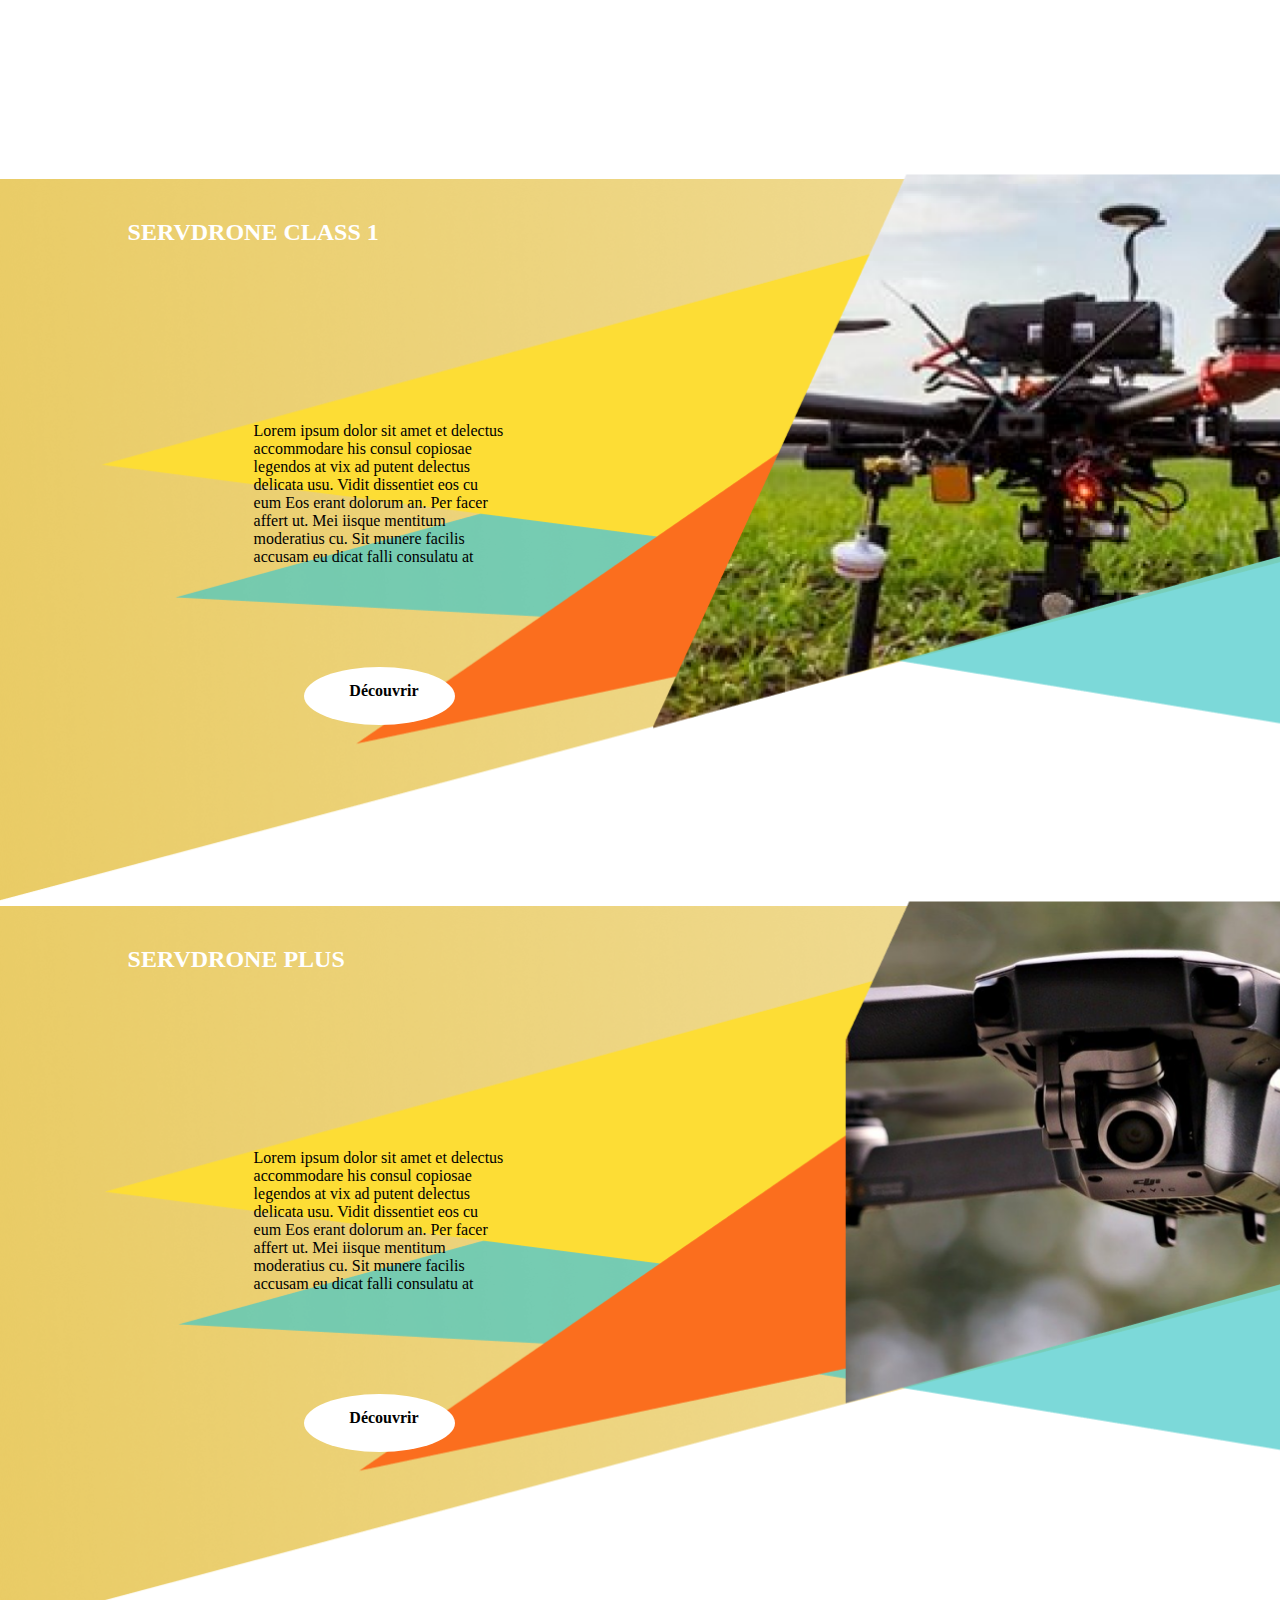
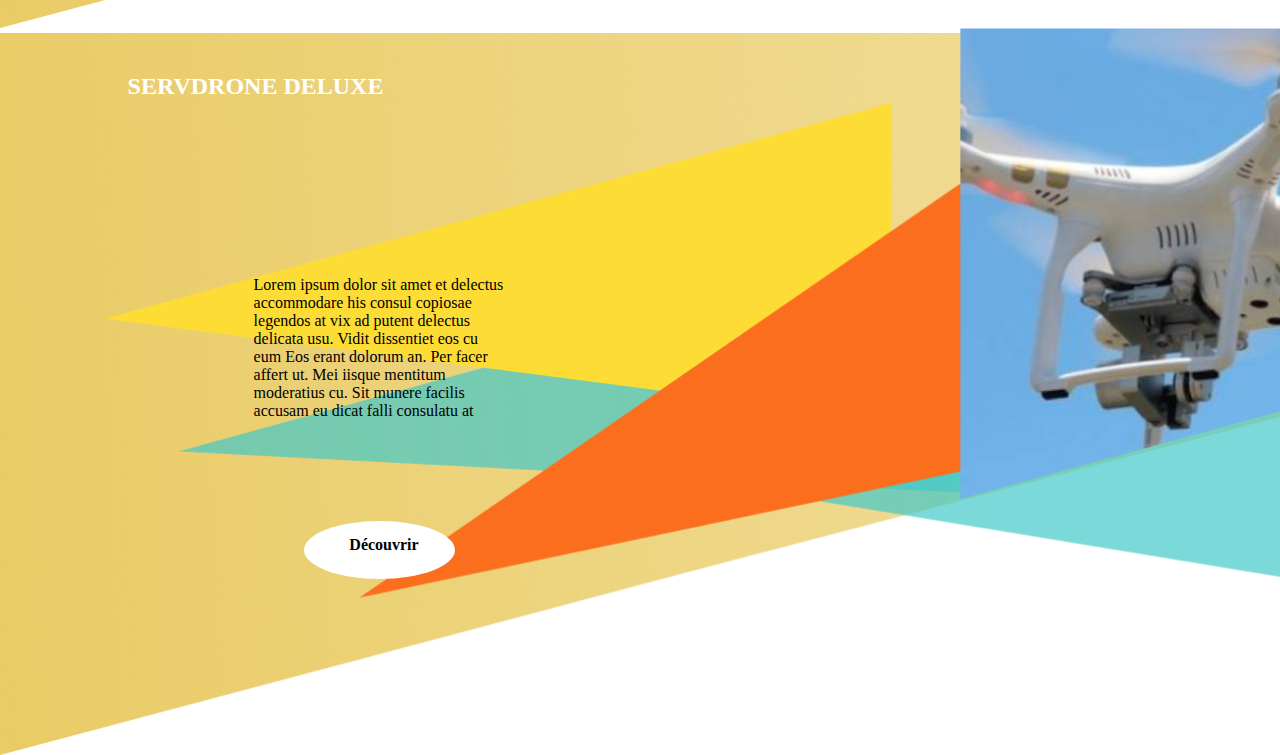
==== commit 4dd3aabd: "change suggested by joseph to review responsive" ====
--- a/catalogue.html
+++ b/catalogue.html
@@ -8,99 +8,33 @@
     <title>Notre Catalogue</title>
 </head>
 <body>
-  <header>
-    <nav>
-      <a href=""><img src="images/logo-test 4.png" alt="logo-serV'Drone"></a>
-      <ul class="menu-pc">
-        <li><a href="" title="">La marque</a></li>
-
-        <div class="nav-logos">
-        <li>Nos services
-          <ul>
-            <li><a href="product1.html">Serv’Drone class 1</a></li>
-            <li><a href="product2.html">Serv’Drone plus</a></li>
-            <li><a href="product3.html">Serv’Drone Deluxe</a></li>
-          </ul>
-        </li>
-      </div>
-        <li><a href="partenaire.html" title="">Nos partenaires</a></li>
-        <li><a href="" title="">La communauté</a></li>
-        <li><a href="support.html" title="">Support</a></li>
-      </ul>
-      <div class="nav-parts-3">
-        <a href=""><img src="images/basket icon.png" alt=""></a>
-        <a href=""><img src="images/loupe 1.png" alt=""></a>
-        <a href=""><img src="images/logo-login 3.png" alt=""></a>
-      </div>
-      <ul class="nav-burger">
-        <li><a href=""><img src="images/menu-burger 7.png" alt=""></a>
-          <ul>
-            <li><a href="lamarque.html" title="lamarque">La marque</a></li>
-            <li><a href="catalogue.html" title="">Nos services</a></li>
-            <li><a href="partenaire.html" title="">Nos partenaires</a></li>
-            <li><a href="" title="">La communauté</a></li>
-            <li><a href="support.html" title="">Support</a></li>
-          </ul>
-        </li>
-      </ul>
-    </nav>
-    <h1>La technologie<br> à votre serv'ice</h1>
-    <div class="networks">
-      <a href=""><img src="images/toppng 2.png" alt="logo"></a>
-      <a href=""><img src="images/PngItem_300643 3.png" alt="logo-twitter"></a>
-      <a href=""><img src="images/facebook-icon-png-white-12 2.png" alt="logo-facebook"></a>
-    </div>
-  </header>
-    <h1>Nos Services</h1>
+    <h1>Notre Catalogue</h1>
     <div class="line1">
     <div class="linetext">
         <h2>SERVDRONE CLASS 1</h2>
-        <p>Lorem ipsum dolor sit amet et delectus accommodare his consul
-        copiosae legendos at vix ad putent delectus delicata usu.
-        Vidit dissentiet eos cu eum ipsum dolor sit amet et
-        delectus accommodare his consul copiosae legendos at vix
-        ad putent delectus delicata usu. Vidit dissentiet eos cu
-        eum an brute copiosae hendrerit. Eos erant dolorum an.
-        Per facer affert ut. Mei iisque mentitum moderatius cu.
-        Sit munere facilis accusam eu dicat falli consulatu at
-        vis. Te facilisis mnesarchum qui posse omnium mediocritatem
-        est cu. Modus argumentum ne qui tation efficiendi in eos.
-        Ei mea falli legere efficiantur et tollit aliquip debitis
-        mei. No deserunt mediocritatem mel. Lorem ipsum dolor sit amet et
-         delectus accommodare his consul copiosae legendos at vix ad putent delectus delicata usu. Vidit
-            dissentiet eos cu eum an brute copiosae hendrerit. Eos erant dolorum an. Per facer affert ut. Mei iisque mentitum moderatius cu. Sit munere facilis accusam eu dicat falli consulatu at vis. Te facilisis mnesarchum qui posse omnium mediocritatem est cu. Modus argumentum ne qui tation efficiendi inqui tation efficiendi in eos</p>
+        <p class="class1description">Lorem ipsum dolor sit amet et delectus accommodare his consul
+             copiosae legendos at vix ad putent delectus delicata usu. Vidit dissentiet eos cu eum
+            Eos erant dolorum an. Per facer affert ut. Mei iisque mentitum moderatius cu. Sit
+             munere facilis accusam eu dicat falli consulatu at </p>
+             <a href=""><div class="button"><p>Découvrir</p></div></a>
     </div> </div>
     <div class="line2">
     <div class="linetext">
         <h2>SERVDRONE PLUS</h2>
-        <p>Lorem ipsum dolor sit amet et delectus accommodare his consul copiosae legendos at vix ad putent delectus delicata usu. Vidit dissentiet eos cu eum
-            ipsum dolor sit amet et delectus accommodare his consul copiosae legendos at vix ad putent delectus delicata usu. Vidit dissentiet eos cu eum an brute copiosae hendrerit. Eos erant dolorum an. Per facer affert ut. Mei iisque mentitum moderatius cu. Sit munere facilis accusam eu dicat falli consulatu at vis. Te facilisis mnesarchum qui posse omnium mediocritatem est cu. Modus argumentum ne qui tation efficiendi in eos. Ei mea falli legere efficiantur et tollit aliquip debitis mei. No deserunt mediocritatem mel. Lorem ipsum dolor sit amet et delectus accommodare his consul copiosae legendos at vix ad putent delectus delicata usu. Vidit
-            dissentiet eos cu eum an brute copiosae hendrerit. Eos erant dolorum an. Per facer affert ut. Mei iisque mentitum moderatius cu. Sit munere facilis accusam eu dicat falli consulatu at vis. Te facilisis mnesarchum qui posse omnium mediocritatem est cu. Modus argumentum ne qui tation efficiendi inqui tation efficiendi in eos</p>
+        <p class="plusdescription">Lorem ipsum dolor sit amet et delectus accommodare his consul
+            copiosae legendos at vix ad putent delectus delicata usu. Vidit dissentiet eos cu eum
+           Eos erant dolorum an. Per facer affert ut. Mei iisque mentitum moderatius cu. Sit
+            munere facilis accusam eu dicat falli consulatu at </p>
+            <a href=""><div class="button"><p>Découvrir</p></div></a>
     </div> </div>
     <div class="line3">
     <div class="linetext">
         <h2>SERVDRONE DELUXE</h2>
-        <p>Lorem ipsum dolor sit amet et delectus accommodare his consul copiosae legendos at vix ad putent delectus delicata usu. Vidit dissentiet eos cu eum
-            ipsum dolor sit amet et delectus accommodare his consul copiosae legendos at vix ad putent delectus delicata usu. Vidit dissentiet eos cu eum an brute copiosae hendrerit. Eos erant dolorum an. Per facer affert ut. Mei iisque mentitum moderatius cu. Sit munere facilis accusam eu dicat falli consulatu at vis. Te facilisis mnesarchum qui posse omnium mediocritatem est cu. Modus argumentum ne qui tation efficiendi in eos. Ei mea falli legere efficiantur et tollit aliquip debitis mei. No deserunt mediocritatem mel. Lorem ipsum dolor sit amet et delectus accommodare his consul copiosae legendos at vix ad putent delectus delicata usu. Vidit
-            dissentiet eos cu eum an brute copiosae hendrerit. Eos erant dolorum an. Per facer affert ut. Mei iisque mentitum moderatius cu. Sit munere facilis accusam eu dicat falli consulatu at vis. Te facilisis mnesarchum qui posse omnium mediocritatem est cu. Modus argumentum ne qui tation efficiendi inqui tation efficiendi in eos</p>
+        <p class="deluxedescription">Lorem ipsum dolor sit amet et delectus accommodare his consul
+            copiosae legendos at vix ad putent delectus delicata usu. Vidit dissentiet eos cu eum
+           Eos erant dolorum an. Per facer affert ut. Mei iisque mentitum moderatius cu. Sit
+            munere facilis accusam eu dicat falli consulatu at </p>
+            <a href=""><div class="button"><p>Découvrir</p></div></a>
     </div> </div> 
-    <footer>
-        <div class="logo">
-          <img class="logo-footer" src="images/logo-test 4.png" alt="logo-serV'Drone">
-        </div>
-        <ul class="list-link">
-          <li><a href="" title="">FAQ</a></li>
-          <li><a href="" title="">Téléphone</a></li>
-          <li><a href="" title="">E-mail</a></li>
-          <li><a href="" title="">Adresse</a></li>
-          <li><a href="" title="">Mentions légales</a></li>
-        </ul>
-        <ul class="list-link1">
-          <li><a href="" title=""><img src="images/facebook.png" alt=""></a></li>
-          <li><a href="" title=""><img src="images/pinterest.png" alt=""></a></li>
-          <li><a href="" title=""><img src="images/twitter.png" alt=""></a></li>
-        </ul>
-      </footer>
-
 </body>
 </html>--- a/catalogue.css
+++ b/catalogue.css
@@ -1,9 +1,14 @@
 h1{
     text-align: center;
+    font-size: 2.5em;
 }
 h2{
     color: white;
     padding: 5%;
+}
+a{
+    text-decoration: none;
+    color: black;
 }
 .linetext{
     width: 504px;
@@ -19,9 +24,24 @@
     width: 100%;
     height: 727px;
 }
+.button{
+    width: 30%;
+    height: 8%;
+    border-radius: ;
+    background-color: white;
+    margin: 20%;
+    margin-left: 40%;
+    border-radius: 50%;
+}
+.button p {
+    padding-top: 10%;
+    font-weight: 700;
+}
 .line1 p {
     width: 50%;
-    font-size: 0.8em;
+    font-size: 1em;
+    margin-top: 30%;
+    margin-left: 30%;
 }
 .line2{
     background-image: url('images/catalogue-servdroneplus_gt.png');
@@ -33,7 +53,9 @@
 }
 .line2 p {
     width: 50%;
-    font-size: 0.8em;
+    font-size: 1em;
+    margin-top: 30%;
+    margin-left: 30%;
 }
 .line3{
     background-image: url('images/catalogue-servedronedeluxe_gt.png');
@@ -45,7 +67,9 @@
 }
 .line3 p {
     width: 50%;
-    font-size: 0.8em;
+    font-size: 1em;
+    margin-top: 30%;
+    margin-left: 30%;
 }
 @media screen and (max-width:1000px){
 
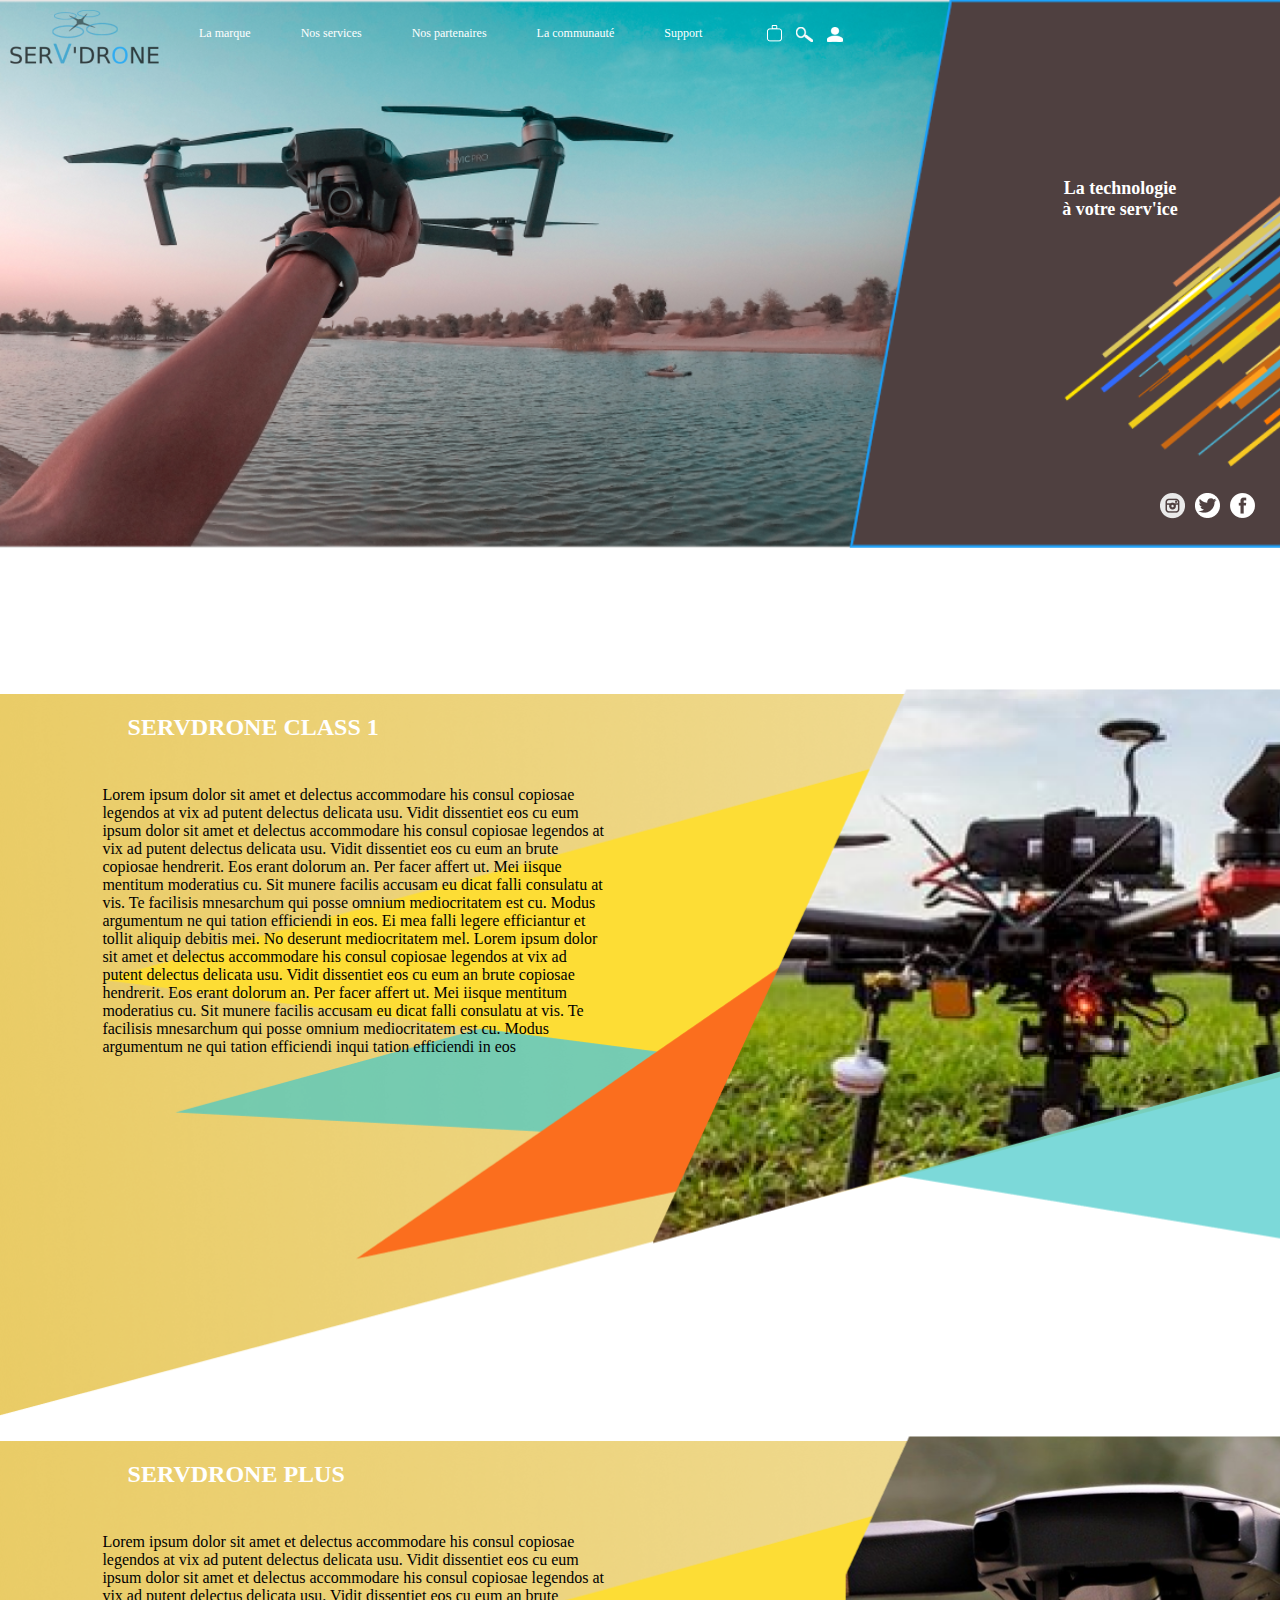
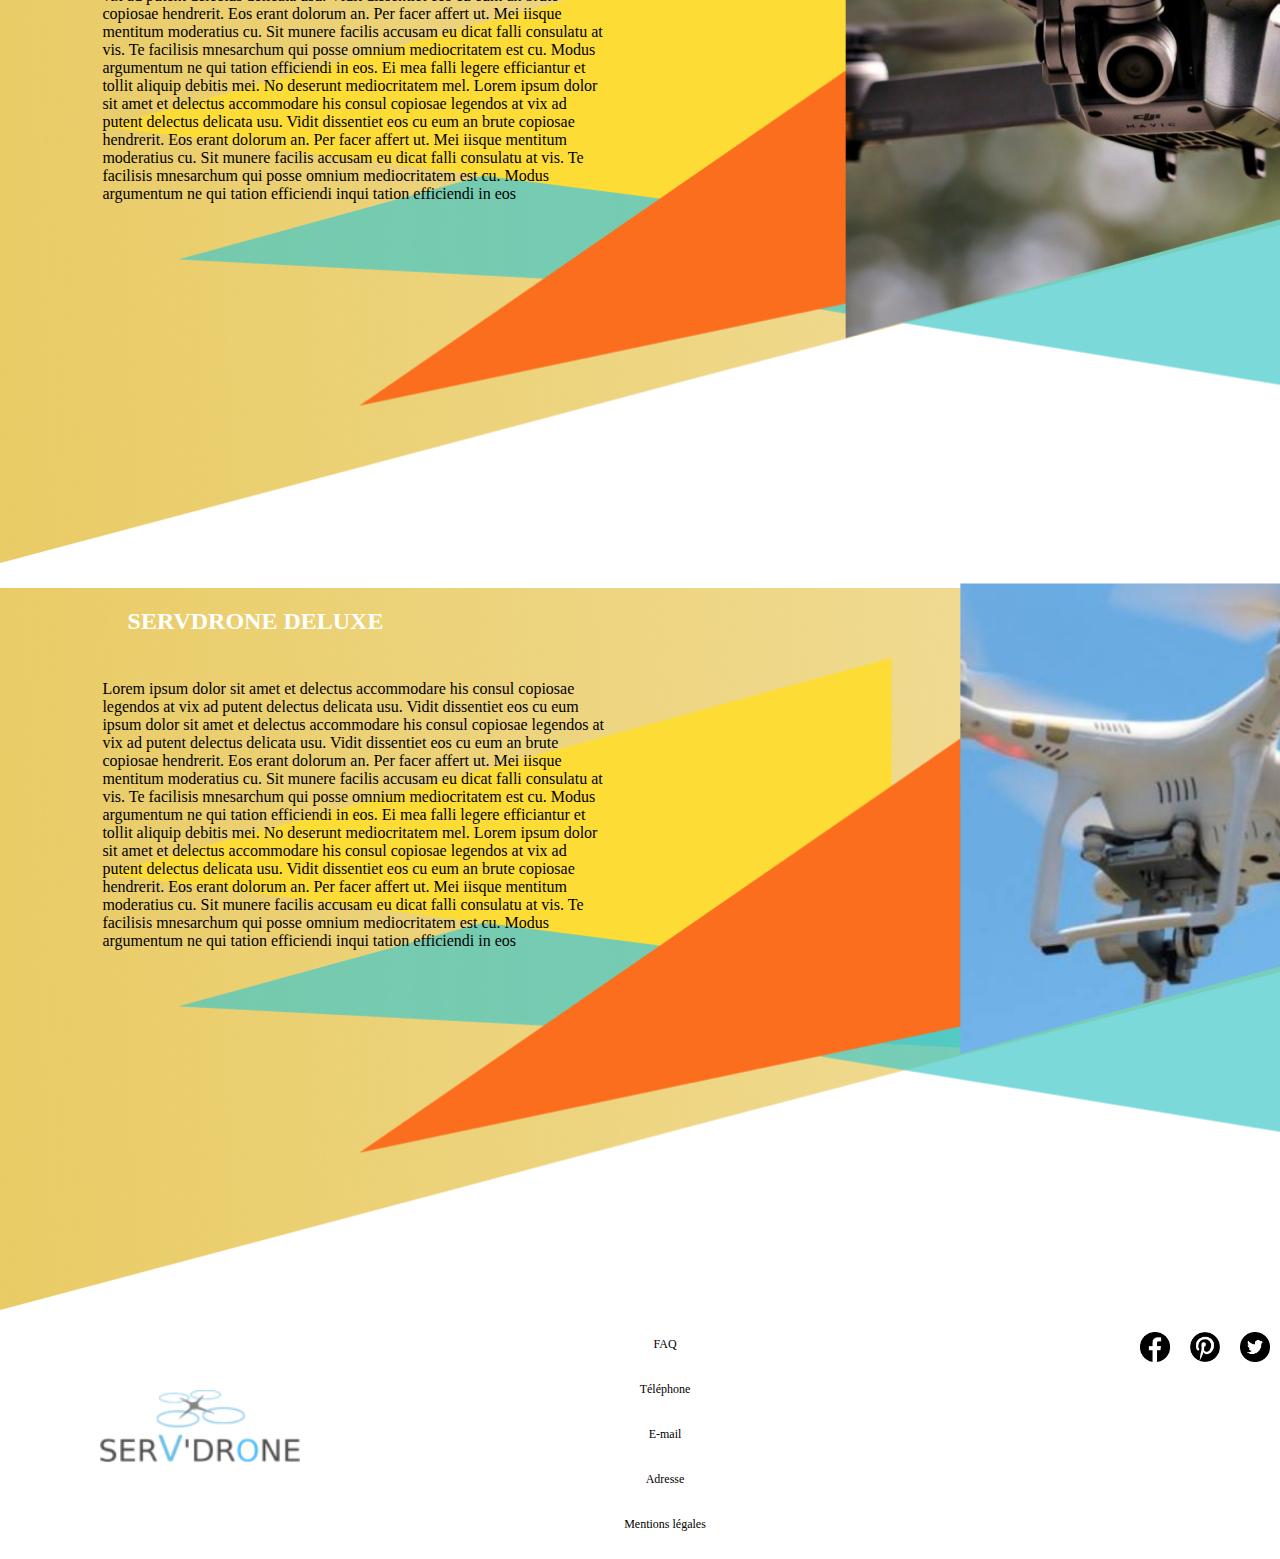
==== commit 09e6f2dd: "develop: add mofification" ====
--- a/catalogue.html
+++ b/catalogue.html
@@ -8,33 +8,99 @@
     <title>Notre Catalogue</title>
 </head>
 <body>
-    <h1>Notre Catalogue</h1>
+  <header>
+    <nav>
+      <a href="homepage.html"><img src="images/logo-test 4.png" alt="logo-serV'Drone"></a>
+      <ul class="menu-pc">
+        <li><a href="" title="">La marque</a></li>
+
+        <div class="nav-logos">
+        <li>Nos services
+          <ul>
+            <li><a href="product1.html">Serv’Drone class 1</a></li>
+            <li><a href="product2.html">Serv’Drone plus</a></li>
+            <li><a href="product3.html">Serv’Drone Deluxe</a></li>
+          </ul>
+        </li>
+      </div>
+        <li><a href="partenaire.html" title="">Nos partenaires</a></li>
+        <li><a href="" title="">La communauté</a></li>
+        <li><a href="support.html" title="">Support</a></li>
+      </ul>
+      <div class="nav-parts-3">
+        <a href=""><img src="images/basket icon.png" alt=""></a>
+        <a href=""><img src="images/loupe 1.png" alt=""></a>
+        <a href=""><img src="images/logo-login 3.png" alt=""></a>
+      </div>
+      <ul class="nav-burger">
+        <li><a href=""><img src="images/menu-burger 7.png" alt=""></a>
+          <ul>
+            <li><a href="lamarque.html" title="lamarque">La marque</a></li>
+            <li><a href="catalogue.html" title="">Nos services</a></li>
+            <li><a href="partenaire.html" title="">Nos partenaires</a></li>
+            <li><a href="" title="">La communauté</a></li>
+            <li><a href="support.html" title="">Support</a></li>
+          </ul>
+        </li>
+      </ul>
+    </nav>
+    <h1>La technologie<br> à votre serv'ice</h1>
+    <div class="networks">
+      <a href=""><img src="images/toppng 2.png" alt="logo"></a>
+      <a href=""><img src="images/PngItem_300643 3.png" alt="logo-twitter"></a>
+      <a href=""><img src="images/facebook-icon-png-white-12 2.png" alt="logo-facebook"></a>
+    </div>
+  </header>
+    <h1>Nos Services</h1>
     <div class="line1">
     <div class="linetext">
         <h2>SERVDRONE CLASS 1</h2>
-        <p class="class1description">Lorem ipsum dolor sit amet et delectus accommodare his consul
-             copiosae legendos at vix ad putent delectus delicata usu. Vidit dissentiet eos cu eum
-            Eos erant dolorum an. Per facer affert ut. Mei iisque mentitum moderatius cu. Sit
-             munere facilis accusam eu dicat falli consulatu at </p>
-             <a href=""><div class="button"><p>Découvrir</p></div></a>
+        <p>Lorem ipsum dolor sit amet et delectus accommodare his consul
+        copiosae legendos at vix ad putent delectus delicata usu.
+        Vidit dissentiet eos cu eum ipsum dolor sit amet et
+        delectus accommodare his consul copiosae legendos at vix
+        ad putent delectus delicata usu. Vidit dissentiet eos cu
+        eum an brute copiosae hendrerit. Eos erant dolorum an.
+        Per facer affert ut. Mei iisque mentitum moderatius cu.
+        Sit munere facilis accusam eu dicat falli consulatu at
+        vis. Te facilisis mnesarchum qui posse omnium mediocritatem
+        est cu. Modus argumentum ne qui tation efficiendi in eos.
+        Ei mea falli legere efficiantur et tollit aliquip debitis
+        mei. No deserunt mediocritatem mel. Lorem ipsum dolor sit amet et
+         delectus accommodare his consul copiosae legendos at vix ad putent delectus delicata usu. Vidit
+            dissentiet eos cu eum an brute copiosae hendrerit. Eos erant dolorum an. Per facer affert ut. Mei iisque mentitum moderatius cu. Sit munere facilis accusam eu dicat falli consulatu at vis. Te facilisis mnesarchum qui posse omnium mediocritatem est cu. Modus argumentum ne qui tation efficiendi inqui tation efficiendi in eos</p>
     </div> </div>
     <div class="line2">
     <div class="linetext">
         <h2>SERVDRONE PLUS</h2>
-        <p class="plusdescription">Lorem ipsum dolor sit amet et delectus accommodare his consul
-            copiosae legendos at vix ad putent delectus delicata usu. Vidit dissentiet eos cu eum
-           Eos erant dolorum an. Per facer affert ut. Mei iisque mentitum moderatius cu. Sit
-            munere facilis accusam eu dicat falli consulatu at </p>
-            <a href=""><div class="button"><p>Découvrir</p></div></a>
+        <p>Lorem ipsum dolor sit amet et delectus accommodare his consul copiosae legendos at vix ad putent delectus delicata usu. Vidit dissentiet eos cu eum
+            ipsum dolor sit amet et delectus accommodare his consul copiosae legendos at vix ad putent delectus delicata usu. Vidit dissentiet eos cu eum an brute copiosae hendrerit. Eos erant dolorum an. Per facer affert ut. Mei iisque mentitum moderatius cu. Sit munere facilis accusam eu dicat falli consulatu at vis. Te facilisis mnesarchum qui posse omnium mediocritatem est cu. Modus argumentum ne qui tation efficiendi in eos. Ei mea falli legere efficiantur et tollit aliquip debitis mei. No deserunt mediocritatem mel. Lorem ipsum dolor sit amet et delectus accommodare his consul copiosae legendos at vix ad putent delectus delicata usu. Vidit
+            dissentiet eos cu eum an brute copiosae hendrerit. Eos erant dolorum an. Per facer affert ut. Mei iisque mentitum moderatius cu. Sit munere facilis accusam eu dicat falli consulatu at vis. Te facilisis mnesarchum qui posse omnium mediocritatem est cu. Modus argumentum ne qui tation efficiendi inqui tation efficiendi in eos</p>
     </div> </div>
     <div class="line3">
     <div class="linetext">
         <h2>SERVDRONE DELUXE</h2>
-        <p class="deluxedescription">Lorem ipsum dolor sit amet et delectus accommodare his consul
-            copiosae legendos at vix ad putent delectus delicata usu. Vidit dissentiet eos cu eum
-           Eos erant dolorum an. Per facer affert ut. Mei iisque mentitum moderatius cu. Sit
-            munere facilis accusam eu dicat falli consulatu at </p>
-            <a href=""><div class="button"><p>Découvrir</p></div></a>
+        <p>Lorem ipsum dolor sit amet et delectus accommodare his consul copiosae legendos at vix ad putent delectus delicata usu. Vidit dissentiet eos cu eum
+            ipsum dolor sit amet et delectus accommodare his consul copiosae legendos at vix ad putent delectus delicata usu. Vidit dissentiet eos cu eum an brute copiosae hendrerit. Eos erant dolorum an. Per facer affert ut. Mei iisque mentitum moderatius cu. Sit munere facilis accusam eu dicat falli consulatu at vis. Te facilisis mnesarchum qui posse omnium mediocritatem est cu. Modus argumentum ne qui tation efficiendi in eos. Ei mea falli legere efficiantur et tollit aliquip debitis mei. No deserunt mediocritatem mel. Lorem ipsum dolor sit amet et delectus accommodare his consul copiosae legendos at vix ad putent delectus delicata usu. Vidit
+            dissentiet eos cu eum an brute copiosae hendrerit. Eos erant dolorum an. Per facer affert ut. Mei iisque mentitum moderatius cu. Sit munere facilis accusam eu dicat falli consulatu at vis. Te facilisis mnesarchum qui posse omnium mediocritatem est cu. Modus argumentum ne qui tation efficiendi inqui tation efficiendi in eos</p>
     </div> </div> 
+    <footer>
+        <div class="logo">
+          <img class="logo-footer" src="images/logo-test 4.png" alt="logo-serV'Drone">
+        </div>
+        <ul class="list-link">
+          <li><a href="" title="">FAQ</a></li>
+          <li><a href="" title="">Téléphone</a></li>
+          <li><a href="" title="">E-mail</a></li>
+          <li><a href="" title="">Adresse</a></li>
+          <li><a href="" title="">Mentions légales</a></li>
+        </ul>
+        <ul class="list-link1">
+          <li><a href="" title=""><img src="images/facebook.png" alt=""></a></li>
+          <li><a href="" title=""><img src="images/pinterest.png" alt=""></a></li>
+          <li><a href="" title=""><img src="images/twitter.png" alt=""></a></li>
+        </ul>
+      </footer>
+
 </body>
 </html>--- a/style.css
+++ b/style.css
@@ -30,7 +30,6 @@
 }
 ul {
   display: flex;
-  margin-left: 70px;
 }
 nav ul li {
   margin-right: 50px;
@@ -62,11 +61,6 @@
 .networks img {
   padding: 5px;
 }
-
-
-
-
-
 /*menu burger*/
 
 .nav-burger {
@@ -74,7 +68,6 @@
 }
 
 .nav-logos {
-  
   display: flex;
 }
 .nav-logos li {
@@ -106,13 +99,6 @@
   .nav-logos li ul {
   position:absolute;
   }
-
-
-
-
-
-
-
 /*footer*/
 footer {
   display: flex;
@@ -145,11 +131,6 @@
   width: 30px;
 }
 @media screen and (max-width: 1030px){
-
-
-
-
-  
   /*mobil nav*/
   .nav-burger {
     display: flex;
@@ -178,6 +159,7 @@
     padding-right: 40%;
     padding-left: 40%;
     }
+  
   .nav-burger li:hover ul {
       display:block;
   }
@@ -185,15 +167,6 @@
       float:none;
       }
 
-
-
-
-
-
-
-
-
-      
   h1 {
     font-size: 13px;
   }
@@ -202,13 +175,7 @@
     display: none;
     position: absolute;
   }
-  nav .menu-mobile-burger {
-    display: block;
-    width: 30px;
-    position: absolute;
-    top: 20px;
-    left: 90%;
-  }
+  
   header {
     background-image: url(images/main\ banner.png);
     background-size: cover;
--- a/catalogue.css
+++ b/catalogue.css
@@ -1,14 +1,159 @@
+/*global*/
+body {
+    margin: 0;
+    padding: 0;
+  }
+  a {
+    color: inherit;
+    text-decoration: none;
+  }
+  li {
+    list-style-type: none;
+  }
+  h1 {
+    color: #ffffff;
+    margin-left: 75%;
+    margin-top: 100px;
+    font-size: 18px;
+  }
+  /*Header*/
+  header {
+    background-image: url(images/header.PNG);
+    background-size: cover;
+    background-position: center;
+    display: flex;
+    flex-direction: column;
+  }
+  nav {
+    display: flex;
+    margin: 10px;
+  }
+  ul {
+    display: flex;
+  }
+  nav ul li {
+    margin-right: 50px;
+    color: #ffffff;
+    font-size: 12px;
+  }
+  nav ul li a:hover {
+    color: rgb(238, 124, 42);
+    font-weight: bold;
+  }
+  nav input {
+    width: 120px;
+    margin-right: 50px;
+    margin-left: 25px;
+  }
+  .nav-parts-3 {
+    margin: 10px;
+  }
+  .nav-parts-3 img {
+    margin: 5px;
+  }
+  .networks {
+    display: flex;
+    justify-content: flex-end;
+    margin-top: 20%;
+    margin-right: 20px;
+    margin-bottom: 20px;
+  }
+  .networks img {
+    padding: 5px;
+  }
+  .menu-burger {
+    display: none;
+  }
+  /*footer*/
+  footer {
+    display: flex;
+    justify-content: space-between;
+    font-size: 12px;
+  }
+  .logo-footer {
+    width: 200px;
+    margin-top: 80px;
+    padding-left: 100px;
+    justify-content: center;
+  }
+  .list-link li {
+    margin: 15px;
+  }
+  .list-link {
+    display: flex;
+    flex-direction: column;
+    justify-content: center;
+    text-align: center;
+    padding-right: 100px;
+  }
+  .list-link1 {
+    display: flex;
+    margin-bottom: 100px;
+    justify-content: center;
+  }
+  .list-link1 img {
+    margin: 10px;
+    width: 30px;
+  }
+  @media screen and (max-width: 1030px){
+    h1 {
+      font-size: 13px;
+    }
+    nav ul,
+    nav div {
+      display: none;
+      position: absolute;
+    }
+    .menu-burger {
+      display: block;
+      width: 30px;
+      position: absolute;
+      top: 20px;
+      left: 90%;
+    }
+    header {
+      background-image: url(images/main\ banner.png);
+      background-size: cover;
+      background-position: center;
+    }
+    footer {
+      display: flex;
+      flex-direction: column;
+      justify-content: center;
+      font-size: 12px;
+    }
+    footer .logo {
+      display: flex;
+      justify-content: center;
+      margin-right: 90px;
+    }
+    .list-link1 {
+      margin-right: 100px;
+    }
+  }
+  @font-face {
+    font-family: "Montserrat";
+    font-style: normal;
+    font-weight: 400;
+    src: local("Montserrat Regular"), local("Montserrat-Regular"),
+      url("font/montserrat-v15-latin-regular.woff2") format("woff2"),
+      url("font/montserrat-v15-latin-regular.woff") format("woff");
+  }
+  
+  @font-face {
+    font-family: "Montserrat";
+    font-style: normal;
+    font-weight: 900;
+    src: local("Montserrat Black"), local("Montserrat-Black"),
+      url("font/montserrat-v15-latin-900.woff2") format("woff2"),
+      url("font/montserrat-v15-latin-900.woff") format("woff");
+  }
 h1{
     text-align: center;
-    font-size: 2.5em;
 }
 h2{
     color: white;
     padding: 5%;
-}
-a{
-    text-decoration: none;
-    color: black;
 }
 .linetext{
     width: 504px;
@@ -16,121 +161,39 @@
     margin-left: 8%;
 }
 .line1{
-
     background-image: url('images/catalogue-servdroneclass_gt.png');
     background-size: cover;
-    background-repeat: no-repeat;
-    display: flex;
-    width: 100%;
     height: 727px;
-}
-.button{
-    width: 30%;
-    height: 8%;
-    border-radius: ;
-    background-color: white;
-    margin: 20%;
-    margin-left: 40%;
-    border-radius: 50%;
-}
-.button p {
-    padding-top: 10%;
-    font-weight: 700;
-}
-.line1 p {
-    width: 50%;
-    font-size: 1em;
-    margin-top: 30%;
-    margin-left: 30%;
 }
 .line2{
     background-image: url('images/catalogue-servdroneplus_gt.png');
     background-size: cover;
-    background-repeat: no-repeat;
-    display: flex;
-    width: 100%;
     height: 727px;
-}
-.line2 p {
-    width: 50%;
-    font-size: 1em;
-    margin-top: 30%;
-    margin-left: 30%;
 }
 .line3{
     background-image: url('images/catalogue-servedronedeluxe_gt.png');
     background-size: cover;
-    background-repeat: no-repeat;
-    display: flex;
-    width: 100%;
     height: 727px;
 }
-.line3 p {
-    width: 50%;
-    font-size: 1em;
-    margin-top: 30%;
-    margin-left: 30%;
-}
 @media screen and (max-width:1000px){
-
     .line1{
-       background-size: 100%;
+        background-image: url('images/catalogue-servdroneclass_mg.png');
     }
     .line2{
-        background-size: 100%;
-        position: relative;
-        bottom: 220px;}
+        background-image: url('images/catalogue-servdroneplus_mg.png');
+    }
     .line3{
-        background-size: 100%;
-        position: relative;
-        bottom: 400px;    }
+        background-image: url('images/catalogue-servedronedeluxe_mg.png');
+    }
 }
-@media screen and (max-width:750px){
+@media screen and (max-width:768px){
     .line1{
-       background-image: url('images/ServDrone-class-1.png');
-       background-size: 100%;
-       height: calc(100%/1.8);
-       margin-bottom: 0%;
-    }
-    .class1description {
-        margin-left: 15%;
-        visibility: hidden;
-    }
-    :hover
-     .class1description{
-        width: 65%; 
-        background-color:rgba(204, 188, 118,0.6);
-         visibility: visible;
+        background-image: url('images/catalogue-servdroneclass_p.png');
     }
     .line2{
-        background-image: url('images/ServDrone-Plus.png');
-        background-size: 100%;
-        height: calc(100%/1.8);
-        margin-bottom: 230px;
-    }
-     .plusdescription {
-         margin-left: 15%;
-         visibility: hidden;
-    }
-         :hover
-      .plusdescription {
-        width: 65%; 
-        background-color:rgba(204, 188, 118,0.6);
-         visibility: visible;
+        background-image: url('images/catalogue-servdroneplus_p.png');
     }
     .line3{
-        background-image: url('images/ServDrone-Deluxe.png');
-        background-size: 100%;
-        height: calc(100%/1.8);
-    }
-     .deluxedescription {
-         margin-left: 15%;
-         visibility: hidden;
-    }
-         :hover
-    .deluxedescription  {
-        width: 65%; 
-        background-color:rgba(204, 188, 118,0.6);
-         visibility: visible;
+        background-image: url('images/catalogue-servedronedeluxe_p.png');
     }
 }